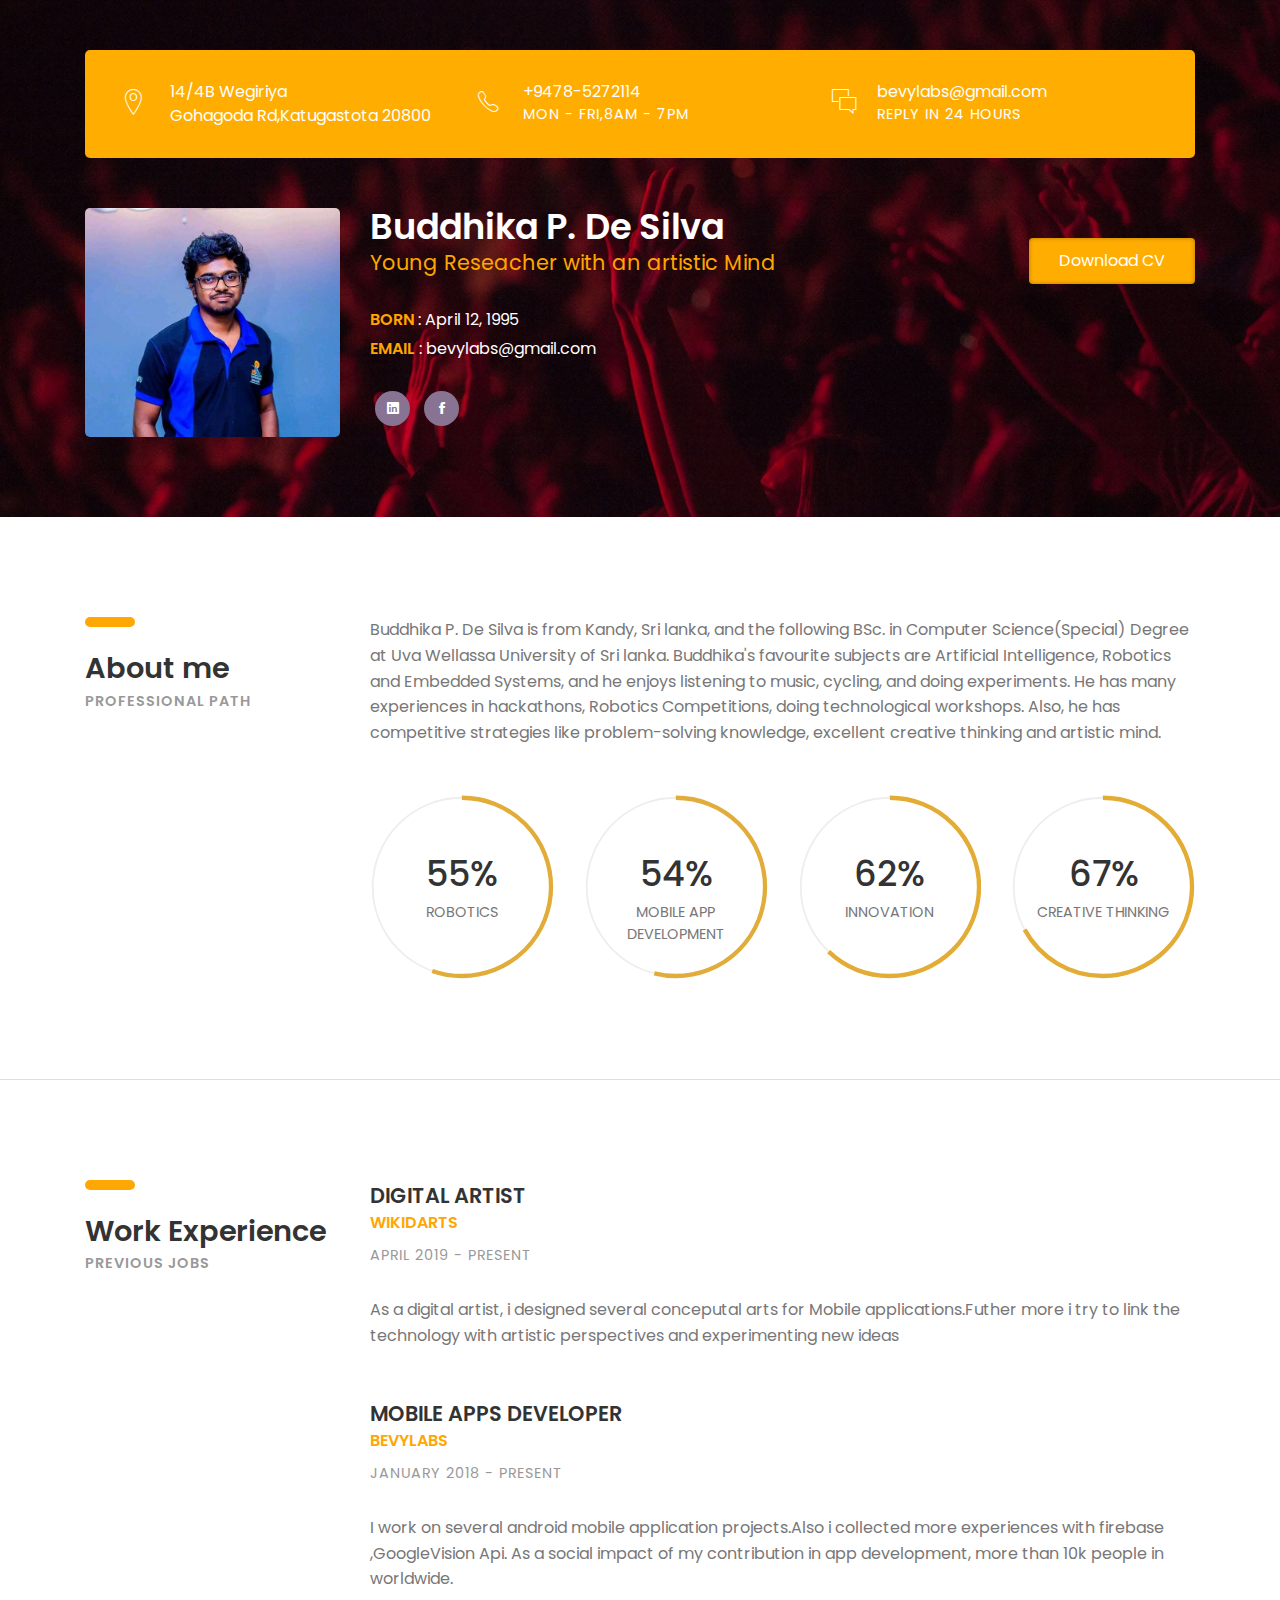
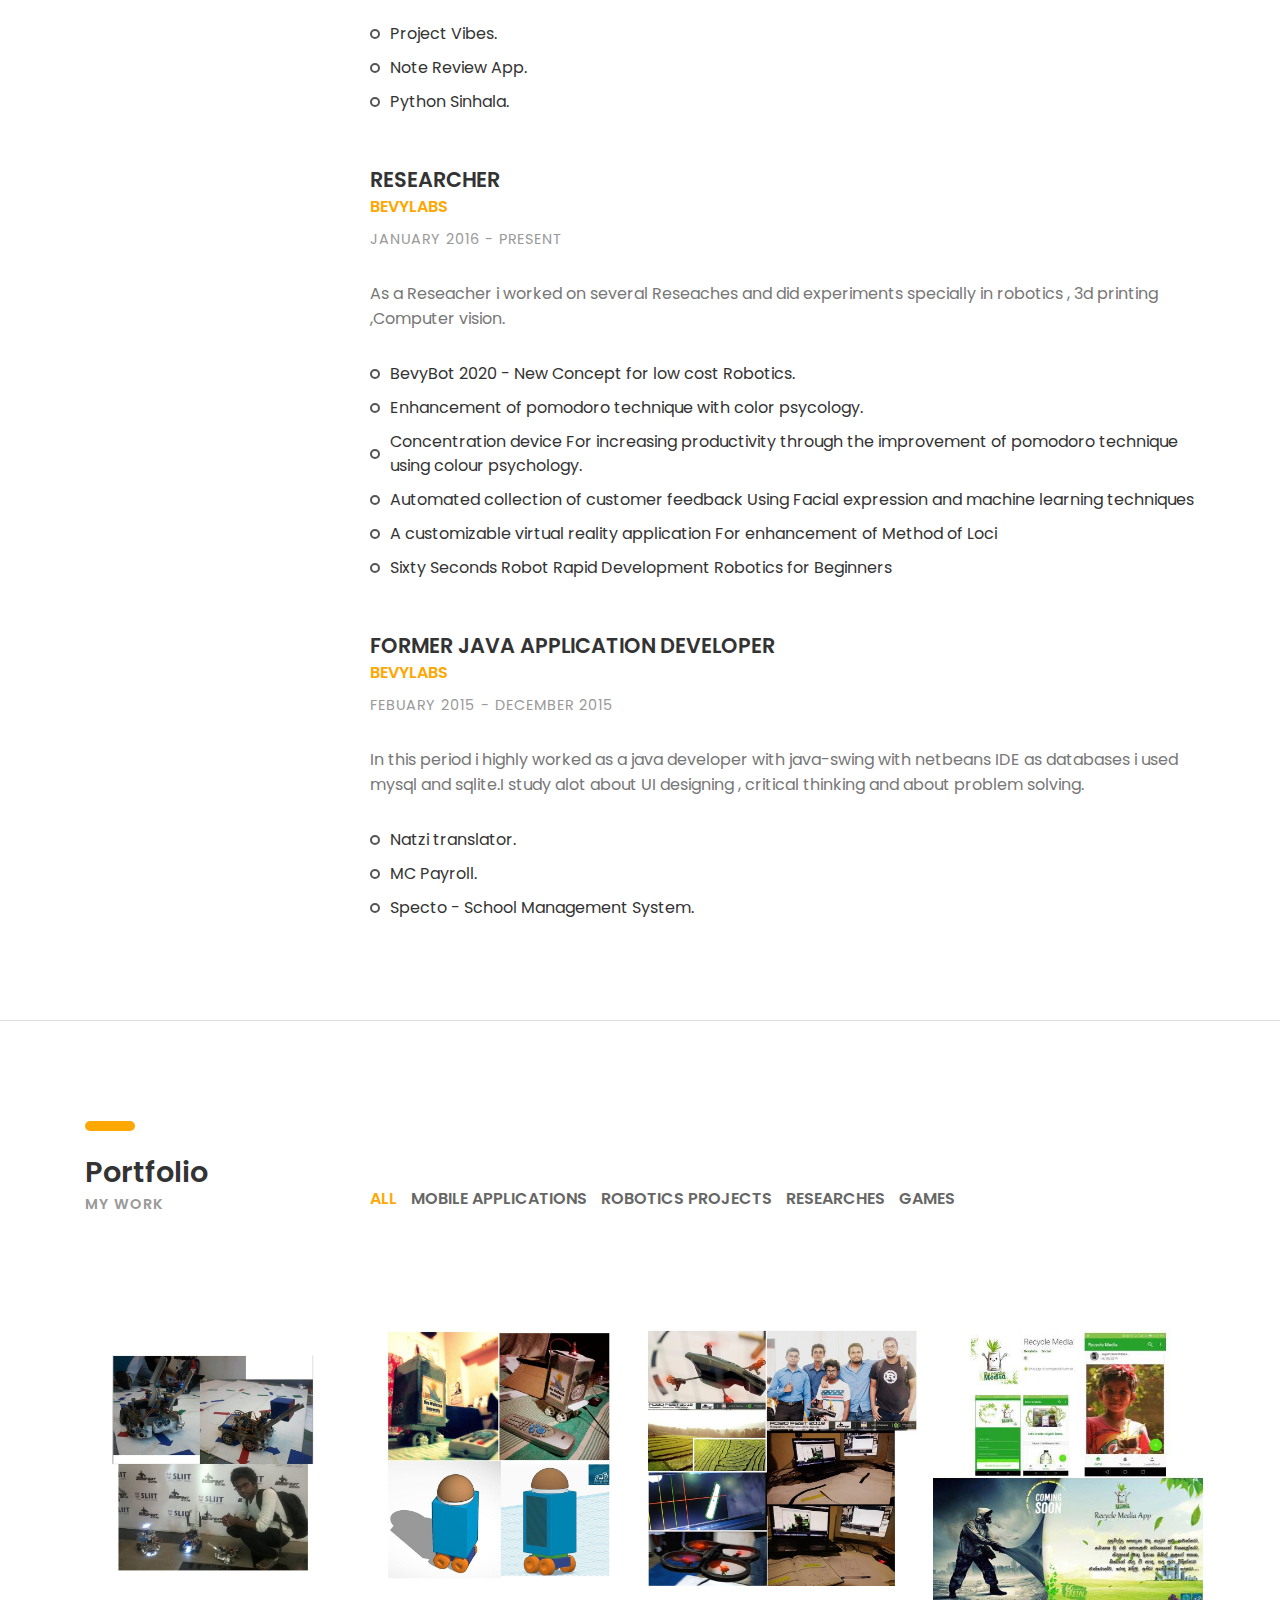
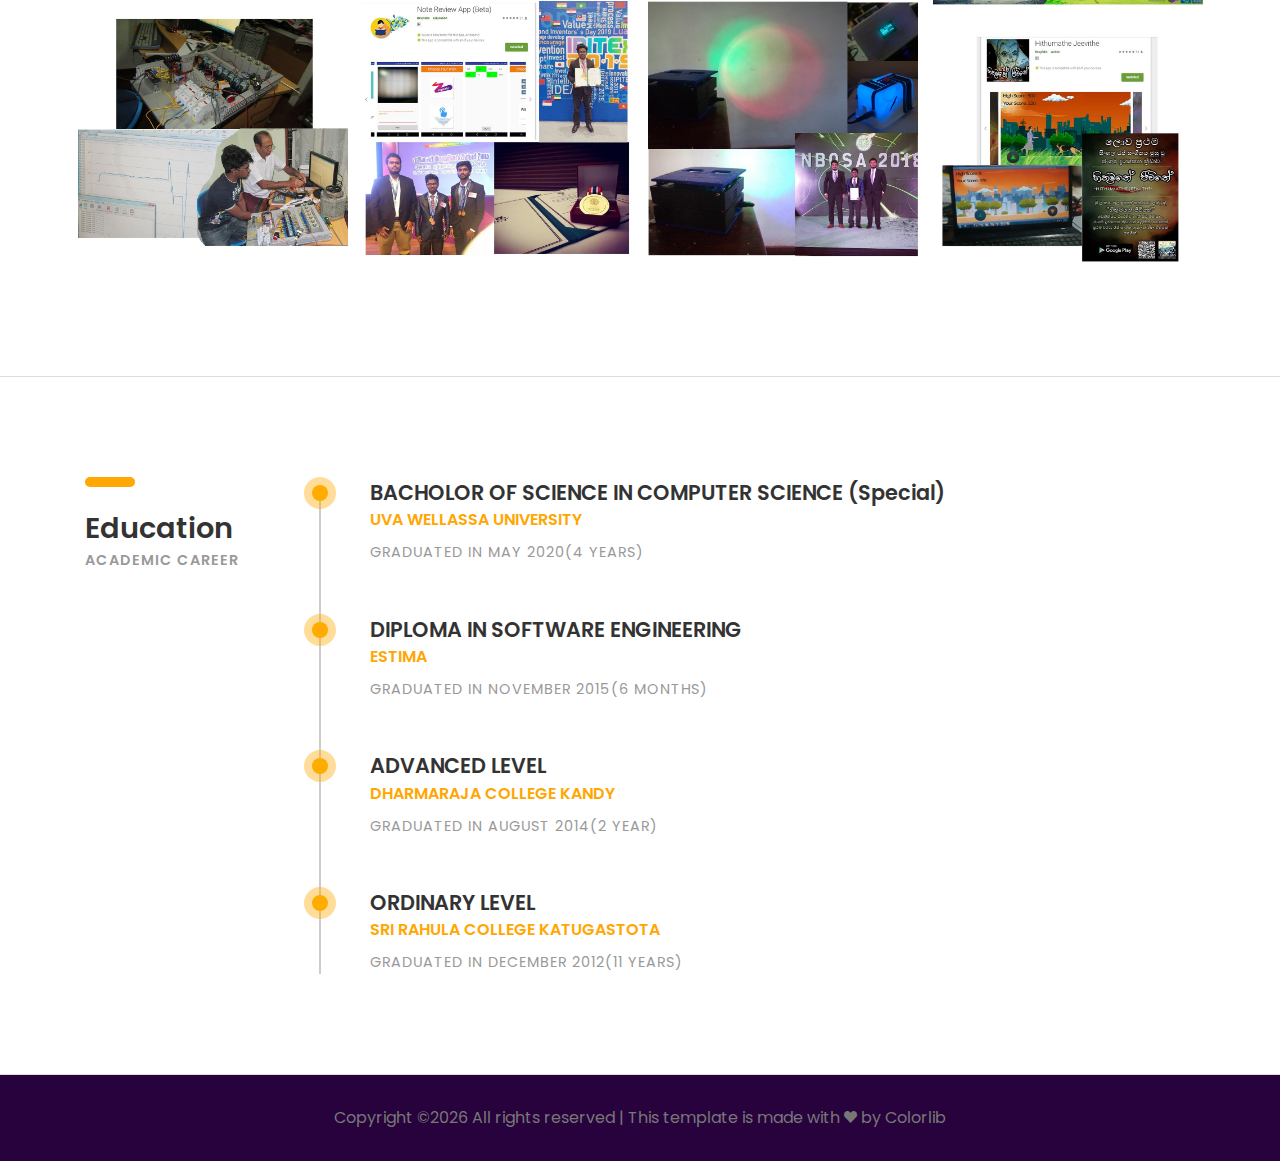
==== index.html @ 7f76cd3e "added projects pics" ====
<!DOCTYPE HTML>
<html lang="en">
<head>
	<title>CV - Portfolio</title>
	<meta http-equiv="X-UA-Compatible" content="IE=edge">
    <meta name="viewport" content="width=device-width, initial-scale=1">
	<meta charset="UTF-8">
	
	
	<!-- Font -->
	
	<link href="https://fonts.googleapis.com/css?family=Poppins:400,500,600,700%7CAllura" rel="stylesheet">
	
	<!-- Stylesheets -->
	
	<link href="common-css/bootstrap.css" rel="stylesheet">
	
	<link href="common-css/ionicons.css" rel="stylesheet">
	
	<link href="common-css/fluidbox.min.css" rel="stylesheet">
	
	<link href="02-cv-boxed/css/styles.css" rel="stylesheet">
	
	<link href="02-cv-boxed/css/responsive.css" rel="stylesheet">
	
</head>
<body>
	
	<section class="intro-section">
		<div class="container">
		
			<div class="heading-wrapper">
				<div class="row">
					<div class="col-sm-6 col-md-6 col-lg-4">
						<div class="info">
							<i class="icon ion-ios-location-outline"></i>
							<div class="right-area">
								<h5>14/4B Wegiriya</h5>
								<h5>Gohagoda Rd,Katugastota 20800</h5>
							</div><!-- right-area -->
						</div><!-- info -->
					</div><!-- col-sm-4 -->
					
					<div class="col-sm-6 col-md-6 col-lg-4">
						<div class="info">
							<i class="icon ion-ios-telephone-outline"></i>
							<div class="right-area">
								<h5>+9478-5272114</h5>
								<h6>MON - FRI,8AM - 7PM</h6>
							</div><!-- right-area -->
						</div><!-- info -->
					</div><!-- col-sm-4 -->
					
					<div class="col-sm-6 col-md-6 col-lg-4">
						<div class="info">
							<i class="icon ion-ios-chatboxes-outline"></i>
							<div class="right-area">
								<h5>bevylabs@gmail.com</h5>
								<h6>REPLY IN 24 HOURS</h6>
							</div><!-- right-area -->
						</div><!-- info -->
					</div><!-- col-sm-4 -->
				</div><!-- row -->
			</div><!-- heading-wrapper -->
			
		
		
			<div class="intro">
				<div class="row">
				
					<div class="col-sm-8 col-md-4 col-lg-3">
						<div class="profile-img margin-b-30"><img src="images/profile-1-250x250.jpg" alt=""></div>
					</div><!-- col-sm-8 -->
					
					<div class="col-sm-10 col-md-5 col-lg-6">		
							<h2><b>Buddhika P. De Silva</b></h2>
							<h4 class="font-yellow">Young Reseacher with an artistic Mind</h4>
							<ul class="information margin-tb-30">
								<li><b class="font-yellow">BORN</b> : April 12, 1995</li>
								<li><b class="font-yellow">EMAIL</b> : bevylabs@gmail.com</li>
							
							</ul>
							<ul class="social-icons">
								
								<li><a href="https://www.linkedin.com/in/buddhikacv/"><i class="ion-social-linkedin"></i></a></li>
								
								<li><a href="https://www.facebook.com/asabuddika"><i class="ion-social-facebook"></i></a></li>
								
							</ul>
					</div><!-- col-sm-8 -->
					
					<div class="col-sm-10 col-md-3 col-lg-3">
						<a class="downlad-btn" href="/BuddhikaPDeSilva.pdf">Download CV</a>
					</div><!-- col-lg-2 -->
			
				</div><!-- row -->
			
			</div><!-- intro -->
		</div><!-- container -->
	</section><!-- intro-section -->
	
	
	<section class="about-section section">
		<div class="container">
			<div class="row">
				<div class="col-sm-12 col-md-3">
					<div class="heading">
						<h3><b>About me</b></h3>
						<h6 class="font-lite-black"><b>PROFESSIONAL PATH</b></h6>
					</div>
				</div><!-- col-sm-3 -->
				<div class="col-sm-12 col-md-9">
					<p class="margin-b-50">Buddhika P. De Silva is from Kandy, Sri lanka, 
						and the following BSc. in Computer Science(Special) Degree at Uva Wellassa University 
						of Sri lanka. Buddhika's favourite subjects are Artificial Intelligence, Robotics and 
						Embedded Systems, and he enjoys listening to music, cycling, and doing experiments. 
						He has many experiences in hackathons, Robotics Competitions, doing technological 
						workshops. Also, he has competitive strategies like problem-solving knowledge, 
						excellent creative thinking and artistic mind.</p>
					
					<div class="row">
						<div class="col-sm-6 col-md-6 col-lg-3">
							<div class="radial-prog-area margin-b-30">
								<div class="radial-progress" data-prog-percent=".80">
									<div></div>
									<h6 class="progress-title">ROBOTICS</h6>
								</div>
							</div><!-- radial-prog-area-->
						</div><!-- col-sm-6-->
					
						<div class="col-sm-6 col-md-6 col-lg-3">
							<div class="radial-prog-area margin-b-30">
								<div class="radial-progress" data-prog-percent=".78">
									<div></div>
									<h6 class="progress-title">MOBILE APP <br>DEVELOPMENT</h6>
								</div>
							</div><!-- radial-prog-area-->
						</div><!-- col-sm-6-->
						
						<div class="col-sm-6 col-md-6 col-lg-3">
							<div class="radial-prog-area margin-b-30">
								<div class="radial-progress" data-prog-percent=".90">
									<div></div>
									<h6 class="progress-title">INNOVATION</h6>
								</div>
							</div><!-- radial-prog-area-->
						</div><!-- col-sm-6-->
						
						<div class="col-sm-6 col-md-6 col-lg-3">
							<div class="radial-prog-area margin-b-50">
								<div class="radial-progress" data-prog-percent=".97">
									<div></div>
									<h6 class="progress-title">CREATIVE THINKING</h6>
								</div>
							</div><!-- radial-prog-area-->
						</div><!-- col-sm-6-->
						
					
					</div><!-- row -->
				</div><!-- col-sm-9 -->
			</div><!-- row -->
		</div><!-- container -->
	</section><!-- about-section -->
	
	<section class="experience-section section">
		<div class="container">
			<div class="row">
				<div class="col-sm-12 col-md-3">
					<div class="heading">
						<h3><b>Work Experience</b></h3>
						<h6 class="font-lite-black"><b>PREVIOUS JOBS</b></h6>
					</div>
				</div><!-- col-sm-3 -->

				<div class="col-sm-12 col-md-9">
						<div class="experience margin-b-50">
								<h4><b>DIGITAL ARTIST</b></h4>
								<h5 class="font-yellow"><b>WIKIDARTS</b></h5>
								<h6 class="font-lite-black margin-t-10">APRIL 2019 - PRESENT</h6>
								<p class="margin-tb-30">As a digital artist, i designed several conceputal arts for Mobile applications.Futher more i try to link the technology with artistic perspectives and experimenting new ideas</p>
								
							</div><!-- experience -->

					<div class="experience margin-b-50">
						<h4><b>MOBILE APPS DEVELOPER</b></h4>
						<h5 class="font-yellow"><b>BEVYLABS</b></h5>
						<h6 class="font-lite-black margin-t-10">JANUARY 2018 - PRESENT</h6>
						<p class="margin-tb-30">I work on several android mobile application projects.Also i collected more experiences with firebase ,GoogleVision Api. As a social impact of my contribution in app development, more than 10k people in worldwide.</p>
						<ul class="list margin-b-30">
							<li>Project Vibes.</li>
							<li>Note Review App.</li>
							<li>Python Sinhala.</li>
						</ul>
					</div><!-- experience -->
				
			
					<div class="experience margin-b-50">
						<h4><b>RESEARCHER</b></h4>
						<h5 class="font-yellow"><b>BEVYLABS</b></h5>
						<h6 class="font-lite-black margin-t-10">JANUARY 2016 - PRESENT</h6>
						<p class="margin-tb-30">As a Reseacher i worked on several Reseaches and did experiments specially in robotics , 3d printing ,Computer vision.</p>
						<ul class="list margin-b-30">
							<li>BevyBot 2020 - New Concept for low cost Robotics.</li>
							<li>Enhancement of pomodoro technique with color psycology.</li>
							<li>Concentration device For increasing productivity through the improvement of pomodoro technique using colour psychology.</li>

								<li>Automated collection of customer feedback Using Facial expression and machine learning techniques</li>
								<li>A customizable virtual reality application
									For enhancement of Method of Loci</li>
									<li>Sixty Seconds Robot Rapid Development Robotics for Beginners</li>
						</ul>
					</div><!-- experience -->
					
					<div class="experience margin-b-50">
						<h4><b>FORMER JAVA APPLICATION DEVELOPER</b></h4>
						<h5 class="font-yellow"><b>BEVYLABS</b></h5>
						<h6 class="font-lite-black margin-t-10">FEBUARY 2015 - DECEMBER 2015</h6>
						<p class="margin-tb-30">In this period i highly worked as a java developer with 
							java-swing with netbeans IDE as databases i used mysql and sqlite.I study alot about UI designing , 
							critical thinking and about problem solving. </p>
						<ul class="list">
							<li>Natzi translator.</li>
							<li>MC Payroll.</li>
							<li>Specto - School Management System.</li>
						</ul>
					</div><!-- experience -->
					
				</div><!-- col-sm-9 -->
			</div><!-- row -->
		</div><!-- container -->
	</section><!-- experience-section -->
	
	<section class="portfolio-section section">
		<div class="container">
			<div class="row">
				<div class="col-sm-12 col-md-3">
					<div class="heading">
						<h3><b>Portfolio</b></h3>
						<h6 class="font-lite-black"><b>MY WORK</b></h6>
					</div>
				</div><!-- col-sm-3 -->
				
				<div class="col-sm-12 col-md-9">
					<div class="portfolioFilter clearfix margin-b-80">
						<a href="#" data-filter="*" class="current"><b>ALL</b></a>
						<a href="#" data-filter=".mobile-apps"><b>MOBILE APPLICATIONS</b></a>
						<a href="#" data-filter=".robotics"><b>ROBOTICS PROJECTS</b></a>
						<a href="#" data-filter=".Reseach"><b>RESEARCHES</b></a>
						<a href="#" data-filter=".games"><b>GAMES</b></a>
					</div><!-- portfolioFilter -->
				</div><!-- col-sm-8 -->
			</div><!-- row -->
			
			<div class="portfolioContainer  margin-b-50">
				
				<div class="p-item mobile-apps">
					<a href="images/projects/py.PNG" data-fluidbox>
						<img src="images/projects/py.PNG" alt=""></a>
				</div><!-- p-item -->
				
				<div class="p-item mobile-apps games">
					<a href="images/projects/hithu.PNG" data-fluidbox>
						<img src="images/projects/hithu.PNG" alt=""></a>
				</div><!-- p-item -->
				
				<div class="p-item mobile-apps">
					<a href="images/projects/crush.PNG" data-fluidbox>
						<img src="images/projects/crush.PNG" alt=""></a>
				</div><!-- p-item -->
				
				<div class="p-item mobile-apps">
					<a class="img" href="images/projects/recyle.PNG" data-fluidbox>
						<img src="images/projects/recyle.PNG" alt=""></a>
				</div><!-- p-item -->
				
				<div class="p-item robotics Reseach">
					<a href="images/projects/sliit.jpg" data-fluidbox>
						<img src="images/projects/sliit.jpg" alt=""></a>
				</div><!-- p-item -->
				
				<div class="p-item robotics">
					<a href="images/projects/mini.jpg" data-fluidbox>
						<img src="images/projects/mini.jpg" alt=""></a>
				</div><!-- p-item -->
				
				<div class="p-item  robotics">
					<a href="images/projects/drone.jpg" data-fluidbox>
						<img src="images/projects/drone.jpg" alt=""></a>
				</div><!-- p-item -->

				<div class="p-item mobile-apps">
						<a href="images/projects/recycle.jpg" data-fluidbox>
							<img src="images/projects/recycle.jpg" alt=""></a>
					</div><!-- p-item -->

					<div class="p-item Reseach">
						<a href="images/projects/gen.jpg" data-fluidbox>
							<img src="images/projects/gen.jpg" alt=""></a>
					</div><!-- p-item -->

					<div class="p-item Reseach mobile-apps">
						<a href="images/projects/NR.jpg" data-fluidbox>
							<img src="images/projects/NR.jpg" alt=""></a>
					</div><!-- p-item -->

					<div class="p-item Reseach">
						<a href="images/projects/abaya.jpg" data-fluidbox>
							<img src="images/projects/abaya.jpg" alt=""></a>
					</div><!-- p-item -->

					
					<div class="p-item games">
						<a href="images/projects/hithu.jpg" data-fluidbox>
							<img src="images/projects/hithu.jpg" alt=""></a>
					</div><!-- p-item -->
					
					
				
			
			</div><!-- portfolioContainer -->
		</div><!-- container -->
	</section><!-- portfolio-section -->
	
	
	<section class="education-section section">
		<div class="container">
			<div class="row">
				<div class="col-sm-12 col-md-3">
					<div class="heading">
						<h3><b>Education</b></h3>
						<h6 class="font-lite-black"><b>ACADEMIC CAREER</b></h6>
					</div>
				</div><!-- col-sm-3 -->
				
				<div class="col-sm-12 col-md-9">
				
					<div class="education-wrapper">
						<div class="education margin-b-50">
							<h4><b>BACHOLOR OF SCIENCE IN COMPUTER SCIENCE (Special)</b></h4>
							<h5 class="font-yellow"><b>UVA WELLASSA UNIVERSITY</b></h5>
							<h6 class="font-lite-black margin-t-10">GRADUATED IN MAY 2020(4 YEARS)</h6>
							<p class="margin-tb-30"> </p>
						</div><!-- education -->

						
						<div class="education margin-b-50">
								<h4><b>DIPLOMA IN SOFTWARE ENGINEERING</b></h4>
								<h5 class="font-yellow"><b>ESTIMA</b></h5>
								<h6 class="font-lite-black margin-t-10">GRADUATED IN NOVEMBER 2015(6 MONTHS)</h6>
								<p class="margin-tb-30"> </p>
							</div><!-- education -->
						
						<div class="education margin-b-50">
							<h4><b>ADVANCED LEVEL</b></h4>
							<h5 class="font-yellow"><b>DHARMARAJA COLLEGE KANDY</b></h5>
							<h6 class="font-lite-black margin-t-10">GRADUATED IN AUGUST 2014(2 YEAR)</h6>
							<p class="margin-tb-30"> </p>
						</div><!-- education -->
						
						<div class="education margin-b-50">
							<h4><b>ORDINARY LEVEL</b></h4>
							<h5 class="font-yellow"><b>SRI RAHULA COLLEGE KATUGASTOTA</b></h5>
							<h6 class="font-lite-black margin-t-10">GRADUATED IN DECEMBER 2012(11 YEARS)</h6>
							<p class="margin-tb-30"> </p>
						</div><!-- education -->
					</div><!-- education-wrapper -->
				</div><!-- col-sm-9 -->
			</div><!-- row -->
		</div><!-- container -->
		
	</section><!-- education-section -->
	
	<footer>
		<p class="copyright">
			<!-- Link back to Colorlib can't be removed. Template is licensed under CC BY 3.0. -->
Copyright &copy;<script>document.write(new Date().getFullYear());</script> All rights reserved | This template is made with <i class="ion-heart" aria-hidden="true"></i> by <a href="https://colorlib.com" target="_blank">Colorlib</a>
<!-- Link back to Colorlib can't be removed. Template is licensed under CC BY 3.0. -->
		</p>
	</footer>
	
	
	<!-- SCIPTS -->
	
	<script src="common-js/jquery-3.2.1.min.js"></script>
	
	<script src="common-js/tether.min.js"></script>
	
	<script src="common-js/bootstrap.js"></script>
	
	<script src="common-js/isotope.pkgd.min.js"></script>
	
	<script src="common-js/jquery.waypoints.min.js"></script>
	
	<script src="common-js/progressbar.min.js"></script>
	
	<script src="common-js/jquery.fluidbox.min.js"></script>
	
	<script src="common-js/scripts.js"></script>
	
</body>
</html>
---- common-css/fluidbox.min.css ----
@-webkit-keyframes a{0%{-webkit-transform:translate(-50%,-50%) rotateX(0) rotateY(0);transform:translate(-50%,-50%) rotateX(0) rotateY(0)}50%{-webkit-transform:translate(-50%,-50%) rotateX(-180deg) rotateY(0);transform:translate(-50%,-50%) rotateX(-180deg) rotateY(0)}to{-webkit-transform:translate(-50%,-50%) rotateX(-180deg) rotateY(-180deg);transform:translate(-50%,-50%) rotateX(-180deg) rotateY(-180deg)}}@keyframes a{0%{-webkit-transform:translate(-50%,-50%) rotateX(0) rotateY(0);transform:translate(-50%,-50%) rotateX(0) rotateY(0)}50%{-webkit-transform:translate(-50%,-50%) rotateX(-180deg) rotateY(0);transform:translate(-50%,-50%) rotateX(-180deg) rotateY(0)}to{-webkit-transform:translate(-50%,-50%) rotateX(-180deg) rotateY(-180deg);transform:translate(-50%,-50%) rotateX(-180deg) rotateY(-180deg)}}.fluidbox{outline:none}.fluidbox__overlay{background-color:hsla(0,0%,100%,.85);cursor:pointer;cursor:zoom-out;opacity:0;pointer-events:none;position:fixed;top:-100%;left:0;bottom:-100%;right:0;-webkit-transition:all .5s ease-in-out;transition:all .5s ease-in-out}.fluidbox--opened .fluidbox__overlay{pointer-events:auto}.fluidbox__wrap{background-position:center center;background-size:cover;margin:0 auto;position:relative;-webkit-transition:all .5s ease-in-out;transition:all .5s ease-in-out}.fluidbox--closed .fluidbox__thumb,.fluidbox__thumb{-webkit-transition:opacity 0s ease-in-out 0s;transition:opacity 0s ease-in-out 0s}.fluidbox__ghost{background-size:100% 100%;background-position:center center;background-repeat:no-repeat;position:absolute;-webkit-transition:opacity 0s 0s,-webkit-transform .5s 0s;transition:opacity 0s 0s,-webkit-transform .5s 0s;transition:opacity 0s 0s,transform .5s 0s;transition:opacity 0s 0s,transform .5s 0s,-webkit-transform .5s 0s}.fluidbox--opened .fluidbox__ghost{cursor:pointer;cursor:zoom-out}.fluidbox--closed .fluidbox__ghost{-webkit-transition:opacity 0s .5s,-webkit-transform .5s 0s;transition:opacity 0s .5s,-webkit-transform .5s 0s;transition:opacity 0s .5s,transform .5s 0s;transition:opacity 0s .5s,transform .5s 0s,-webkit-transform .5s 0s}.fluidbox__loader{opacity:0;-webkit-perspective:200px;perspective:200px;pointer-events:none;position:absolute;top:0;left:0;bottom:0;right:0}.fluidbox__loader:before{background-color:hsla(0,0%,100%,.85);content:'';-webkit-transform-style:preserve-3d;transform-style:preserve-3d;position:absolute;top:50%;left:50%;width:20%;padding-bottom:20%;-webkit-transform:translate(-50%,-50%);transform:translate(-50%,-50%);-webkit-transition-property:-webkit-transform;transition-property:-webkit-transform;transition-property:transform;transition-property:transform,-webkit-transform;-webkit-transition-duration:.5s;transition-duration:.5s;-webkit-transition-delay:0s;transition-delay:0s}.fluidbox--loading .fluidbox__loader{opacity:1;-webkit-transition:opacity .5s ease-in-out .5s;transition:opacity .5s ease-in-out .5s}.fluidbox--loading .fluidbox__loader:before{-webkit-animation:a 1s 0s infinite ease-in-out forwards;animation:a 1s 0s infinite ease-in-out forwards}
/*# sourceMappingURL=fluidbox.min.css.map */
---- 02-cv-boxed/css/styles.css ----
/*
====================================================

* 	[Master Stylesheet]
	
	Theme Name :  
	Version    :  
	Author     :  
	Author URI :  

====================================================

	TOC
	
	1. PRIMARY STYLES
	2. COMMONS FOR PAGE DESIGN
	3. INTRO SECTION
		HEADER 
		INTRO 
	4. ABOUT SECTION
	5. EXPERIENCE SECTION
	6. PORFOLIO SECTION
	7. EDUCATION SECTION
	8. FOOTER

====================================================


/* ---------------------------------
1. PRIMARY STYLES
--------------------------------- */

html{ font-size: 100%; height: 100%; overflow-x: hidden; margin: 0px;  padding: 0px; touch-action: manipulation; }


body{ font-size: 16px; font-family: 'Poppins', serif; width: 100%; height: 100%; margin: 0; font-weight: 400;
	-webkit-font-smoothing: antialiased; -moz-osx-font-smoothing: grayscale; word-wrap: break-word; 
	color: #333; }

h1, h2, h3, h4, h5, h6, p, a, ul, span, li, img, inpot, button{ margin: 0; padding: 0; }

h1,h2,h3,h4,h5,h6{ line-height: 1.5; font-weight: inherit; }

h1,h2,h3{ font-family: 'Poppins', cursive; }

p{ line-height: 1.6; font-size: 1em; font-weight: 400; color: #777; }

h1{ font-size: 4em; line-height: 1; }
h2{ font-size: 2.2em; line-height: 1.1; }
h3{ font-size: 1.8em; }
h4{ font-size: 1.3em; }
h5{ font-size: 1em; }
h6{ font-size: .9em; letter-spacing: 1px; }

a, button{ display: inline-block; text-decoration: none; color: inherit; line-height: 1; 
	-webkit-transition: all .25s ease-in-out; transition: all .25s ease-in-out; }

a:focus, a:active, a:hover,
button:focus, button:active, button:hover,
a b.light-color:hover{ text-decoration: none; color: #FFA804; }

b{ font-weight: 600; }

img{ width: 100%; }

li{ list-style: none; display: inline-block; }

span{ display: inline-block; }

button{ outline: 0; border: 0; background: none; cursor: pointer; }

.icon{ font-size: 1.1em; display: inline-block; line-height: inherit; }

[class^="icon-"]:before, [class*=" icon-"]:before{ line-height: inherit; }

b.max-bold{ font-weight: 700; }



/* ---------------------------------
2. COMMONS FOR PAGE DESIGN
--------------------------------- */

.section{ padding: 100px 0 50px; border-bottom: 1px solid #ddd; }

.section .heading{ margin-bottom: 60px; }

.section .heading:before{ content:''; height: 10px; width: 50px; border-radius: 5px;
	margin-bottom: 20px; display: block; background: #FFA804; }
	
.margin-t-10{ margin-top: 10px; }

.margin-b-30{ margin-bottom: 30px; }
.margin-b-50{ margin-bottom: 50px; }

.margin-tb-30{ margin-top: 30px; margin-bottom: 30px; }

.font-yellow{ color: #FFA600; }

.font-semi-white{ color: #ddd; }

.font-lite-black{ color: #999; }



/* ---------------------------------
3. INTRO SECTION
--------------------------------- */

.intro-section{ padding: 50px 0; position: relative; background-size: cover; 
	z-index: 1;background-image: url(../../images/slider-3-1920x1080.jpg); }

.intro-section:before{ content:''; z-index: -1; position: absolute; top: 0; bottom: 0; left: 0; 
	right: 0; background: rgba(0,0,0, .2); }

	
/* HEADER */
.intro-section .heading-wrapper{ border-radius: 5px; padding: 30px 40px 20px; margin-bottom: 50px;
	background: #FFAD01; color: #fff; }

.intro-section .info{ margin-bottom: 10px; }

.intro-section .info .icon{ float: left; font-size: 30px; }

.intro-section .info .right-area{ margin-left: 45px; }


/* INTRO */

.intro{ color: #fff; }

.intro .profile-img{ max-width: 400px; border-radius: 5px; overflow: hidden; }

.intro .information > li{ display: block; margin: 5px 0; }

.intro .social-icons > li > a{ height: 35px; line-height: 35px; width: 35px; border-radius: 20px; 
	overflow: hidden; z-index: 1; position: relative; margin: 0 5px 5px; text-align: center;
	background: #887392; color: #fff; }

.intro .social-icons > li > a:after{ content: ''; position: absolute; bottom: 0; left: 0; right: 0;
	top: 0; z-index: -1; border-radius: 20px; background: #FFA804; 
	-webkit-transition: all .2s ease; transition: all .2s ease;
	-webkit-transform: scale(0); transform: scale(0); }

.intro .social-icons > li > a:hover:after{ -webkit-transform: scale(1); transform: scale(1); }


.intro .downlad-btn{ padding: 15px 30px; border-radius: 4px; float: right; margin-top: 30px;
	box-shadow: inset 0 0px 4px rgba(0,0,0,.3); background: #FFAD01; color: #fff; 
	-webkit-transition: all .2s ease; transition: all .2s ease; }

.intro .downlad-btn:hover{ -webkit-transform: translateY(-4px); transform: translateY(-4px); }



/* ---------------------------------
4. ABOUT SECTION
--------------------------------- */

.radial-progress{ position: relative; max-width: 200px; margin: 0 auto; }

.radial-progress .progressbar-text{ font-size: 2.2em; font-weight: 500; 
	padding-bottom: 25px!important; color: #333!important; }

.radial-progress .progressbar-text:after{ content:'%'; }

.radial-progress .progress-title{ position: absolute; top: 50%; left: 50%; width: 100%;
	letter-spacing: 0; text-align: center; transform: translate(-50%, 15px); color: #777; }

	

/* ---------------------------------
5. EXPERIENCE SECTION
--------------------------------- */

.experience .list > li{ display: block; position: relative; margin-bottom: 10px; padding-left: 20px; }

.experience .list > li:before{ content: ''; position: absolute; top: 50%; left: 0; height: 10px; 
	width: 10px; margin-top: -5px; display: block; border-radius: 10px; border: 2px solid #555; }

	

/* ---------------------------------
6. PORFOLIO SECTION
--------------------------------- */

.portfolio-section{ position: relative; }

.portfolio-section .portfolioFilter{ margin-top: 60px; color: #666; }

.portfolio-section .portfolioFilter a{ margin: 10px 10px 0 0; }

.portfolio-section .portfolioFilter a.current{ color: #FFA804; }

.portfolio-section .portfolioContainer{ margin-left: -15px; margin-right: -15px; }

.portfolio-section .p-item{ width: 25%; padding: 0 7.5px 0px; margin-top: 15px; }

.portfolio-section .p-item a{ display: inline-block; position: relative; }


	
/* ---------------------------------
7. EDUCATION SECTION
--------------------------------- */

.education-wrapper{ position: relative; }

.education-wrapper:after{ content:''; position: absolute; top: 8px; bottom: 0; left: -51px;
	width: 2px; background: #ccc; }

.education-wrapper .education{ position: relative; }

.education-wrapper .education:after{ content:''; position: absolute; top: 8px; left: -58px; width: 16px; 
	height: 16px; border-radius: 10px; z-index: 1;
	box-shadow: 0 0 0 8px rgba(255,171,0, .4); background: #FFAB00; }
	
	
	
/* ---------------------------------
8. FOOTER
--------------------------------- */

.copyright{ text-align: center; padding: 30px 0; background: #28023D; }
---- 02-cv-boxed/css/responsive.css ----
/* Screens Resolution : 992px
-------------------------------------------------------------------------- */
@media only screen and (max-width: 1200px) {
	
}

/* Screens Resolution : 992px
-------------------------------------------------------------------------- */
@media only screen and (max-width: 992px) {

	


	
	/* ---------------------------------
	7. EDUCATION SECTION
	--------------------------------- */
	
	.education-wrapper:after,
	.education-wrapper .education:after{ display: none; }
}

/* Screens Resolution : 767px
-------------------------------------------------------------------------- */
@media only screen and (max-width: 767px) {
	
	/* ---------------------------------
	1. PRIMARY STYLES
	--------------------------------- */

	p{ line-height: 1.4; }

	h1{ font-size: 3em; }
	h2{ font-size: 2em; }
	h3{ font-size: 1.8em; }


	
	/* ---------------------------------
	2. COMMONS FOR PAGE DESIGN
	--------------------------------- */

	.section{ padding: 50px 0 0px; }

	.section .heading{ margin-bottom: 30px; }

	
	/* ---------------------------------
	3. INTRO SECTION
	--------------------------------- */

	/* INTRO */

	.intro .downlad-btn{ float: none; }
	
		/* ---------------------------------
	6. PORFOLIO SECTION
	--------------------------------- */
	
	.portfolio-section .portfolioFilter{ margin-top: 0px; margin-bottom: 20px; }
	
	.portfolio-section .p-item{ width: 50%; }
	
}

/* Screens Resolution : 575px
-------------------------------------------------------------------------- */
@media only screen and (max-width: 575px) {
	
	/* ---------------------------------
	1. PRIMARY STYLES
	--------------------------------- */

	body{ font-size: 14px;  }
	
	/* ---------------------------------
	6. PORFOLIO SECTION
	--------------------------------- */

	.portfolio-section .p-item{ width: 100%; }
	
}

/* Screens Resolution : 479px
-------------------------------------------------------------------------- */
@media only screen and (max-width: 479px) {


}

/* Screens Resolution : 359px
-------------------------------------------------------------------------- */
@media only screen and (max-width: 359px) {
	
	

}

/* Screens Resolution : 290px
-------------------------------------------------------------------------- */
@media only screen and (max-width: 290px) {

	
}

/* Screens Resolution : 290px
-------------------------------------------------------------------------- */
@media only screen and (max-width: 260px) {

	
}
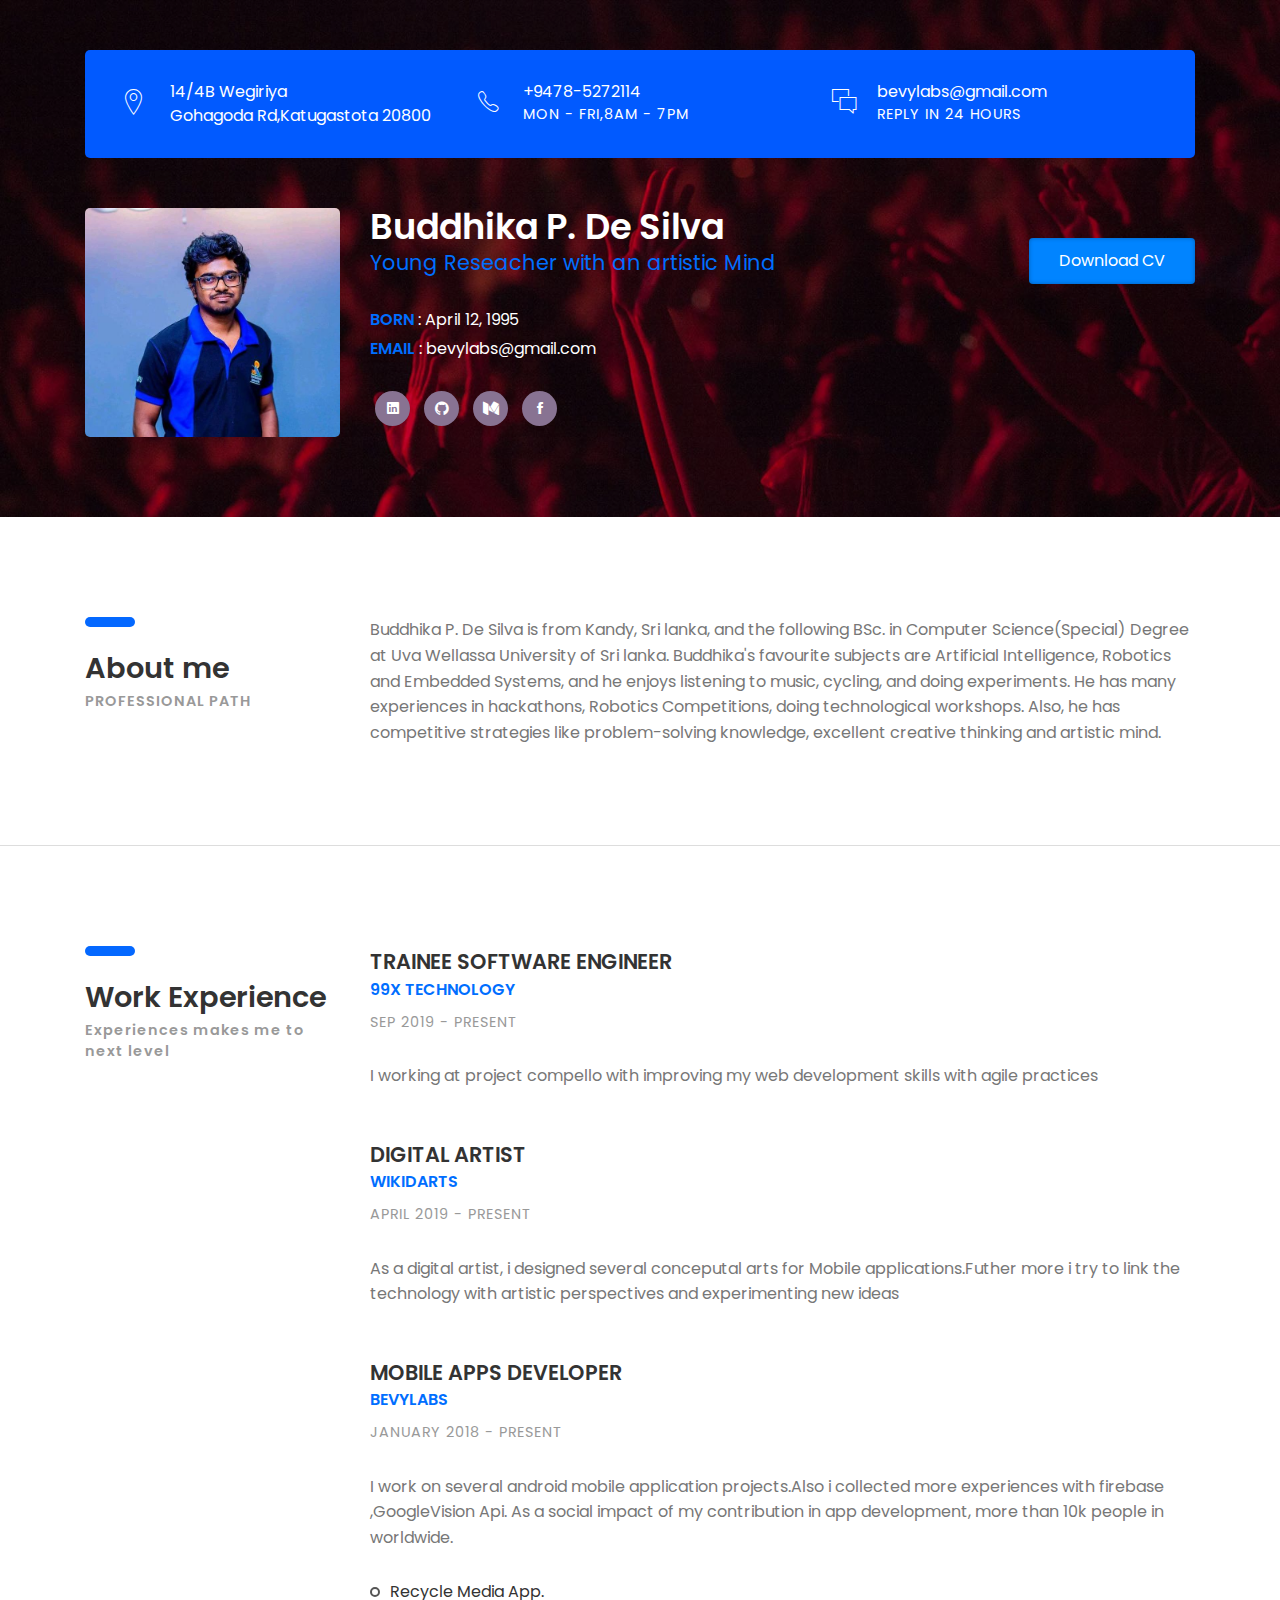
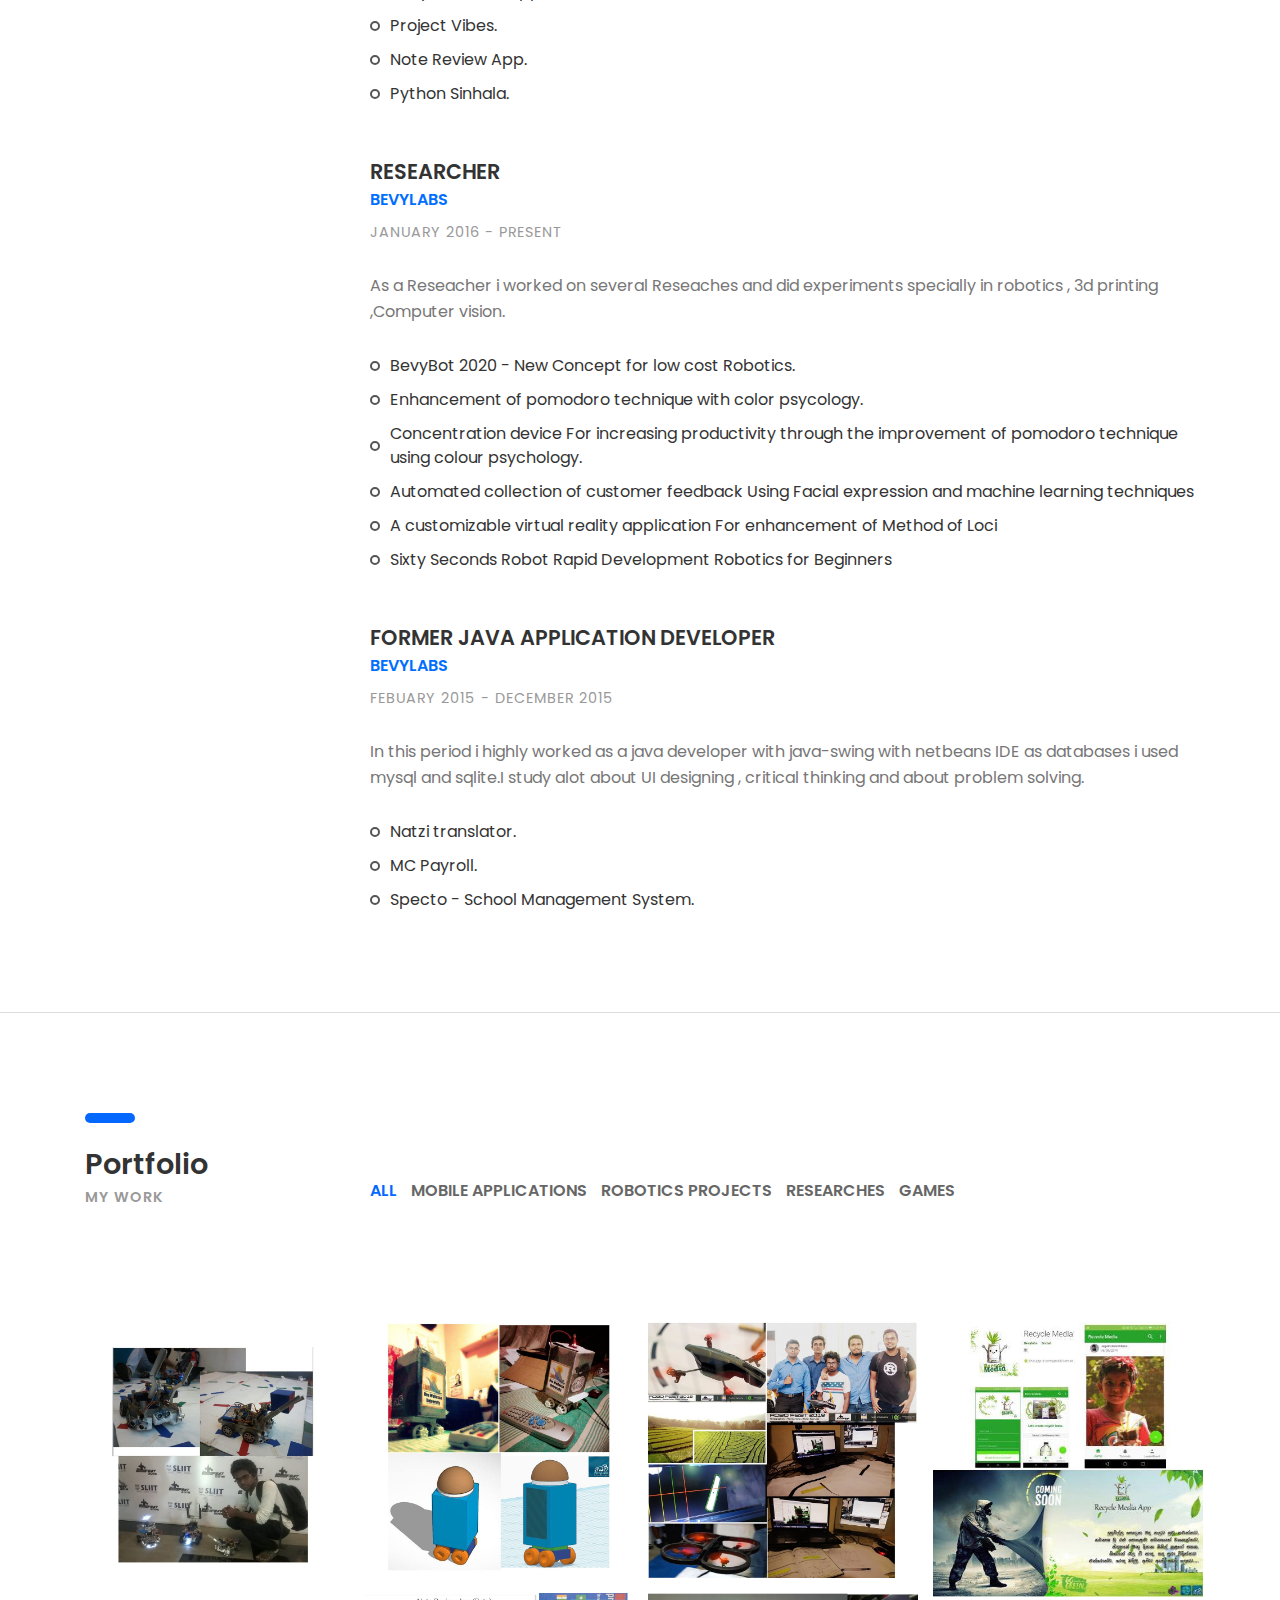
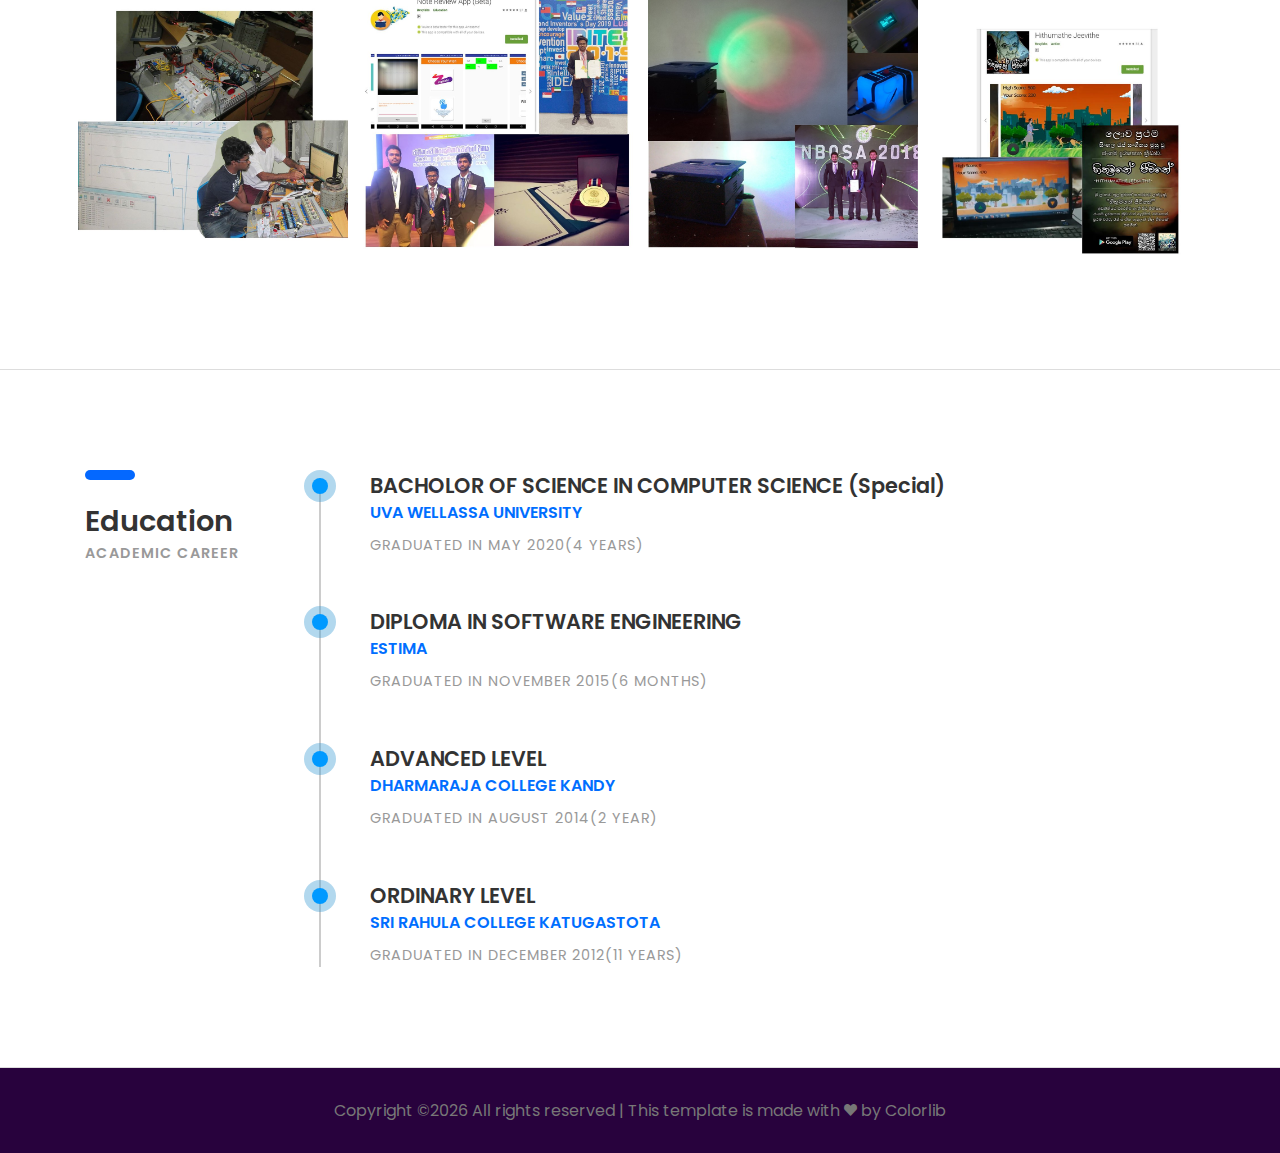
==== commit 11620bb4: "removed boot strap URL" ====
--- a/index.html
+++ b/index.html
@@ -22,7 +22,9 @@
 	<link href="02-cv-boxed/css/styles.css" rel="stylesheet">
 	
 	<link href="02-cv-boxed/css/responsive.css" rel="stylesheet">
-	
+
+	<link href="https://stackpath.bootstrapcdn.com/font-awesome/4.7.0/css/font-awesome.min.css" rel="stylesheet">
+
 </head>
 <body>
 	
@@ -81,11 +83,13 @@
 							
 							</ul>
 							<ul class="social-icons">
-								
+
 								<li><a href="https://www.linkedin.com/in/buddhikacv/"><i class="ion-social-linkedin"></i></a></li>
-								
+								<li><a href="https://github.com/buddhikadesilva/"><i class="fa fa-github"></i></a></li>
+								<li><a href="https://medium.com/@buddi"><i class="fa fa-medium"></i></a></li>
 								<li><a href="https://www.facebook.com/asabuddika"><i class="ion-social-facebook"></i></a></li>
-								
+							
+							
 							</ul>
 					</div><!-- col-sm-8 -->
 					
@@ -117,46 +121,7 @@
 						He has many experiences in hackathons, Robotics Competitions, doing technological 
 						workshops. Also, he has competitive strategies like problem-solving knowledge, 
 						excellent creative thinking and artistic mind.</p>
-					
-					<div class="row">
-						<div class="col-sm-6 col-md-6 col-lg-3">
-							<div class="radial-prog-area margin-b-30">
-								<div class="radial-progress" data-prog-percent=".80">
-									<div></div>
-									<h6 class="progress-title">ROBOTICS</h6>
-								</div>
-							</div><!-- radial-prog-area-->
-						</div><!-- col-sm-6-->
-					
-						<div class="col-sm-6 col-md-6 col-lg-3">
-							<div class="radial-prog-area margin-b-30">
-								<div class="radial-progress" data-prog-percent=".78">
-									<div></div>
-									<h6 class="progress-title">MOBILE APP <br>DEVELOPMENT</h6>
-								</div>
-							</div><!-- radial-prog-area-->
-						</div><!-- col-sm-6-->
-						
-						<div class="col-sm-6 col-md-6 col-lg-3">
-							<div class="radial-prog-area margin-b-30">
-								<div class="radial-progress" data-prog-percent=".90">
-									<div></div>
-									<h6 class="progress-title">INNOVATION</h6>
-								</div>
-							</div><!-- radial-prog-area-->
-						</div><!-- col-sm-6-->
-						
-						<div class="col-sm-6 col-md-6 col-lg-3">
-							<div class="radial-prog-area margin-b-50">
-								<div class="radial-progress" data-prog-percent=".97">
-									<div></div>
-									<h6 class="progress-title">CREATIVE THINKING</h6>
-								</div>
-							</div><!-- radial-prog-area-->
-						</div><!-- col-sm-6-->
-						
-					
-					</div><!-- row -->
+			
 				</div><!-- col-sm-9 -->
 			</div><!-- row -->
 		</div><!-- container -->
@@ -168,25 +133,34 @@
 				<div class="col-sm-12 col-md-3">
 					<div class="heading">
 						<h3><b>Work Experience</b></h3>
-						<h6 class="font-lite-black"><b>PREVIOUS JOBS</b></h6>
+						<h6 class="font-lite-black"><b>Experiences makes me to next level</b></h6>
 					</div>
 				</div><!-- col-sm-3 -->
 
 				<div class="col-sm-12 col-md-9">
-						<div class="experience margin-b-50">
+					<div class="experience margin-b-50">
+								<h4><b>TRAINEE SOFTWARE ENGINEER</b></h4>
+								<h5 class="font-yellow"><b><a href="https://www.99xtechnology.com/">99X TECHNOLOGY</a> </b></h5>
+								<h6 class="font-lite-black margin-t-10">SEP 2019 - PRESENT</h6>
+								<p class="margin-tb-30">I working at project compello with improving my web development skills with agile practices</p>
+								
+					</div><!-- experience -->
+
+					<div class="experience margin-b-50">
 								<h4><b>DIGITAL ARTIST</b></h4>
-								<h5 class="font-yellow"><b>WIKIDARTS</b></h5>
+								<h5 class="font-yellow"><b><a href="https://www.facebook.com/wikidarts">WIKIDARTS</a> </b></h5>
 								<h6 class="font-lite-black margin-t-10">APRIL 2019 - PRESENT</h6>
 								<p class="margin-tb-30">As a digital artist, i designed several conceputal arts for Mobile applications.Futher more i try to link the technology with artistic perspectives and experimenting new ideas</p>
 								
-							</div><!-- experience -->
+					</div><!-- experience -->
 
 					<div class="experience margin-b-50">
 						<h4><b>MOBILE APPS DEVELOPER</b></h4>
-						<h5 class="font-yellow"><b>BEVYLABS</b></h5>
+						<h5 class="font-yellow"><b><a href="https://www.facebook.com/bevylabs">BEVYLABS</a></b></h5>
 						<h6 class="font-lite-black margin-t-10">JANUARY 2018 - PRESENT</h6>
 						<p class="margin-tb-30">I work on several android mobile application projects.Also i collected more experiences with firebase ,GoogleVision Api. As a social impact of my contribution in app development, more than 10k people in worldwide.</p>
 						<ul class="list margin-b-30">
+							<li>Recycle Media App.</li>
 							<li>Project Vibes.</li>
 							<li>Note Review App.</li>
 							<li>Python Sinhala.</li>
@@ -196,7 +170,7 @@
 			
 					<div class="experience margin-b-50">
 						<h4><b>RESEARCHER</b></h4>
-						<h5 class="font-yellow"><b>BEVYLABS</b></h5>
+						<h5 class="font-yellow"><b><a href="https://www.facebook.com/bevylabs">BEVYLABS</a></b></h5>
 						<h6 class="font-lite-black margin-t-10">JANUARY 2016 - PRESENT</h6>
 						<p class="margin-tb-30">As a Reseacher i worked on several Reseaches and did experiments specially in robotics , 3d printing ,Computer vision.</p>
 						<ul class="list margin-b-30">
@@ -213,7 +187,7 @@
 					
 					<div class="experience margin-b-50">
 						<h4><b>FORMER JAVA APPLICATION DEVELOPER</b></h4>
-						<h5 class="font-yellow"><b>BEVYLABS</b></h5>
+						<h5 class="font-yellow"><b><a href="https://www.facebook.com/bevylabs">BEVYLABS</a></b></h5>
 						<h6 class="font-lite-black margin-t-10">FEBUARY 2015 - DECEMBER 2015</h6>
 						<p class="margin-tb-30">In this period i highly worked as a java developer with 
 							java-swing with netbeans IDE as databases i used mysql and sqlite.I study alot about UI designing , 
--- a/02-cv-boxed/css/styles.css
+++ b/02-cv-boxed/css/styles.css
@@ -1,227 +1,227 @@
-
-/*
-====================================================
-
-* 	[Master Stylesheet]
-	
-	Theme Name :  
-	Version    :  
-	Author     :  
-	Author URI :  
-
-====================================================
-
-	TOC
-	
-	1. PRIMARY STYLES
-	2. COMMONS FOR PAGE DESIGN
-	3. INTRO SECTION
-		HEADER 
-		INTRO 
-	4. ABOUT SECTION
-	5. EXPERIENCE SECTION
-	6. PORFOLIO SECTION
-	7. EDUCATION SECTION
-	8. FOOTER
-
-====================================================
-
-
-/* ---------------------------------
-1. PRIMARY STYLES
---------------------------------- */
-
-html{ font-size: 100%; height: 100%; overflow-x: hidden; margin: 0px;  padding: 0px; touch-action: manipulation; }
-
-
-body{ font-size: 16px; font-family: 'Poppins', serif; width: 100%; height: 100%; margin: 0; font-weight: 400;
-	-webkit-font-smoothing: antialiased; -moz-osx-font-smoothing: grayscale; word-wrap: break-word; 
-	color: #333; }
-
-h1, h2, h3, h4, h5, h6, p, a, ul, span, li, img, inpot, button{ margin: 0; padding: 0; }
-
-h1,h2,h3,h4,h5,h6{ line-height: 1.5; font-weight: inherit; }
-
-h1,h2,h3{ font-family: 'Poppins', cursive; }
-
-p{ line-height: 1.6; font-size: 1em; font-weight: 400; color: #777; }
-
-h1{ font-size: 4em; line-height: 1; }
-h2{ font-size: 2.2em; line-height: 1.1; }
-h3{ font-size: 1.8em; }
-h4{ font-size: 1.3em; }
-h5{ font-size: 1em; }
-h6{ font-size: .9em; letter-spacing: 1px; }
-
-a, button{ display: inline-block; text-decoration: none; color: inherit; line-height: 1; 
-	-webkit-transition: all .25s ease-in-out; transition: all .25s ease-in-out; }
-
-a:focus, a:active, a:hover,
-button:focus, button:active, button:hover,
-a b.light-color:hover{ text-decoration: none; color: #FFA804; }
-
-b{ font-weight: 600; }
-
-img{ width: 100%; }
-
-li{ list-style: none; display: inline-block; }
-
-span{ display: inline-block; }
-
-button{ outline: 0; border: 0; background: none; cursor: pointer; }
-
-.icon{ font-size: 1.1em; display: inline-block; line-height: inherit; }
-
-[class^="icon-"]:before, [class*=" icon-"]:before{ line-height: inherit; }
-
-b.max-bold{ font-weight: 700; }
-
-
-
-/* ---------------------------------
-2. COMMONS FOR PAGE DESIGN
---------------------------------- */
-
-.section{ padding: 100px 0 50px; border-bottom: 1px solid #ddd; }
-
-.section .heading{ margin-bottom: 60px; }
-
-.section .heading:before{ content:''; height: 10px; width: 50px; border-radius: 5px;
-	margin-bottom: 20px; display: block; background: #FFA804; }
-	
-.margin-t-10{ margin-top: 10px; }
-
-.margin-b-30{ margin-bottom: 30px; }
-.margin-b-50{ margin-bottom: 50px; }
-
-.margin-tb-30{ margin-top: 30px; margin-bottom: 30px; }
-
-.font-yellow{ color: #FFA600; }
-
-.font-semi-white{ color: #ddd; }
-
-.font-lite-black{ color: #999; }
-
-
-
-/* ---------------------------------
-3. INTRO SECTION
---------------------------------- */
-
-.intro-section{ padding: 50px 0; position: relative; background-size: cover; 
-	z-index: 1;background-image: url(../../images/slider-3-1920x1080.jpg); }
-
-.intro-section:before{ content:''; z-index: -1; position: absolute; top: 0; bottom: 0; left: 0; 
-	right: 0; background: rgba(0,0,0, .2); }
-
-	
-/* HEADER */-
-.intro-section .heading-wrapper{ border-radius: 5px; padding: 30px 40px 20px; margin-bottom: 50px;
-	background: #FFAD01; color: #fff; }
-
-.intro-section .info{ margin-bottom: 10px; }
-
-.intro-section .info .icon{ float: left; font-size: 30px; }
-
-.intro-section .info .right-area{ margin-left: 45px; }
-
-
-/* INTRO */
-
-.intro{ color: #fff; }
-
-.intro .profile-img{ max-width: 400px; border-radius: 5px; overflow: hidden; }
-
-.intro .information > li{ display: block; margin: 5px 0; }
-
-.intro .social-icons > li > a{ height: 35px; line-height: 35px; width: 35px; border-radius: 20px; 
-	overflow: hidden; z-index: 1; position: relative; margin: 0 5px 5px; text-align: center;
-	background: #887392; color: #fff; }
-
-.intro .social-icons > li > a:after{ content: ''; position: absolute; bottom: 0; left: 0; right: 0;
-	top: 0; z-index: -1; border-radius: 20px; background: #FFA804; 
-	-webkit-transition: all .2s ease; transition: all .2s ease;
-	-webkit-transform: scale(0); transform: scale(0); }
-
-.intro .social-icons > li > a:hover:after{ -webkit-transform: scale(1); transform: scale(1); }
-
-
-.intro .downlad-btn{ padding: 15px 30px; border-radius: 4px; float: right; margin-top: 30px;
-	box-shadow: inset 0 0px 4px rgba(0,0,0,.3); background: #FFAD01; color: #fff; 
-	-webkit-transition: all .2s ease; transition: all .2s ease; }
-
-.intro .downlad-btn:hover{ -webkit-transform: translateY(-4px); transform: translateY(-4px); }
-
-
-
-/* ---------------------------------
-4. ABOUT SECTION
---------------------------------- */
-
-.radial-progress{ position: relative; max-width: 200px; margin: 0 auto; }
-
-.radial-progress .progressbar-text{ font-size: 2.2em; font-weight: 500; 
-	padding-bottom: 25px!important; color: #333!important; }
-
-.radial-progress .progressbar-text:after{ content:'%'; }
-
-.radial-progress .progress-title{ position: absolute; top: 50%; left: 50%; width: 100%;
-	letter-spacing: 0; text-align: center; transform: translate(-50%, 15px); color: #777; }
-
-	
-
-/* ---------------------------------
-5. EXPERIENCE SECTION
---------------------------------- */
-
-.experience .list > li{ display: block; position: relative; margin-bottom: 10px; padding-left: 20px; }
-
-.experience .list > li:before{ content: ''; position: absolute; top: 50%; left: 0; height: 10px; 
-	width: 10px; margin-top: -5px; display: block; border-radius: 10px; border: 2px solid #555; }
-
-	
-
-/* ---------------------------------
-6. PORFOLIO SECTION
---------------------------------- */
-
-.portfolio-section{ position: relative; }
-
-.portfolio-section .portfolioFilter{ margin-top: 60px; color: #666; }
-
-.portfolio-section .portfolioFilter a{ margin: 10px 10px 0 0; }
-
-.portfolio-section .portfolioFilter a.current{ color: #FFA804; }
-
-.portfolio-section .portfolioContainer{ margin-left: -15px; margin-right: -15px; }
-
-.portfolio-section .p-item{ width: 25%; padding: 0 7.5px 0px; margin-top: 15px; }
-
-.portfolio-section .p-item a{ display: inline-block; position: relative; }
-
-
-	
-/* ---------------------------------
-7. EDUCATION SECTION
---------------------------------- */
-
-.education-wrapper{ position: relative; }
-
-.education-wrapper:after{ content:''; position: absolute; top: 8px; bottom: 0; left: -51px;
-	width: 2px; background: #ccc; }
-
-.education-wrapper .education{ position: relative; }
-
-.education-wrapper .education:after{ content:''; position: absolute; top: 8px; left: -58px; width: 16px; 
-	height: 16px; border-radius: 10px; z-index: 1;
-	box-shadow: 0 0 0 8px rgba(255,171,0, .4); background: #FFAB00; }
-	
-	
-	
-/* ---------------------------------
-8. FOOTER
---------------------------------- */
-
-.copyright{ text-align: center; padding: 30px 0; background: #28023D; }
-
+
+/*
+====================================================
+
+* 	[Master Stylesheet]
+	
+	Theme Name :  
+	Version    :  
+	Author     :  
+	Author URI :  
+
+====================================================
+
+	TOC
+	
+	1. PRIMARY STYLES
+	2. COMMONS FOR PAGE DESIGN
+	3. INTRO SECTION
+		HEADER 
+		INTRO 
+	4. ABOUT SECTION
+	5. EXPERIENCE SECTION
+	6. PORFOLIO SECTION
+	7. EDUCATION SECTION
+	8. FOOTER
+
+====================================================
+
+
+/* ---------------------------------
+1. PRIMARY STYLES
+--------------------------------- */
+
+html{ font-size: 100%; height: 100%; overflow-x: hidden; margin: 0px;  padding: 0px; touch-action: manipulation; }
+
+
+body{ font-size: 16px; font-family: 'Poppins', serif; width: 100%; height: 100%; margin: 0; font-weight: 400;
+	-webkit-font-smoothing: antialiased; -moz-osx-font-smoothing: grayscale; word-wrap: break-word; 
+	color: #333; }
+
+h1, h2, h3, h4, h5, h6, p, a, ul, span, li, img, inpot, button{ margin: 0; padding: 0; }
+
+h1,h2,h3,h4,h5,h6{ line-height: 1.5; font-weight: inherit; }
+
+h1,h2,h3{ font-family: 'Poppins', cursive; }
+
+p{ line-height: 1.6; font-size: 1em; font-weight: 400; color: #777; }
+
+h1{ font-size: 4em; line-height: 1; }
+h2{ font-size: 2.2em; line-height: 1.1; }
+h3{ font-size: 1.8em; }
+h4{ font-size: 1.3em; }
+h5{ font-size: 1em; }
+h6{ font-size: .9em; letter-spacing: 1px; }
+
+a, button{ display: inline-block; text-decoration: none; color: inherit; line-height: 1; 
+	-webkit-transition: all .25s ease-in-out; transition: all .25s ease-in-out; }
+
+a:focus, a:active, a:hover,
+button:focus, button:active, button:hover,
+a b.light-color:hover{ text-decoration: none; color: rgb(245, 237, 222); }
+
+b{ font-weight: 600; }
+
+img{ width: 100%; }
+
+li{ list-style: none; display: inline-block; }
+
+span{ display: inline-block; }
+
+button{ outline: 0; border: 0; background: none; cursor: pointer; }
+
+.icon{ font-size: 1.1em; display: inline-block; line-height: inherit; }
+
+[class^="icon-"]:before, [class*=" icon-"]:before{ line-height: inherit; }
+
+b.max-bold{ font-weight: 700; }
+
+
+
+/* ---------------------------------
+2. COMMONS FOR PAGE DESIGN
+--------------------------------- */
+
+.section{ padding: 100px 0 50px; border-bottom: 1px solid #ddd; }
+
+.section .heading{ margin-bottom: 60px; }
+
+.section .heading:before{ content:''; height: 10px; width: 50px; border-radius: 5px;
+	margin-bottom: 20px; display: block; background: rgb(4, 104, 255); }
+	
+.margin-t-10{ margin-top: 10px; }
+
+.margin-b-30{ margin-bottom: 30px; }
+.margin-b-50{ margin-bottom: 50px; }
+
+.margin-tb-30{ margin-top: 30px; margin-bottom: 30px; }
+
+.font-yellow{ color: rgb(0, 110, 255); }
+
+.font-semi-white{ color: #ddd; }
+
+.font-lite-black{ color: #999; }
+
+
+
+/* ---------------------------------
+3. INTRO SECTION
+--------------------------------- */
+
+.intro-section{ padding: 50px 0; position: relative; background-size: cover; 
+	z-index: 1;background-image: url(../../images/slider-3-1920x1080.jpg); }
+
+.intro-section:before{ content:''; z-index: -1; position: absolute; top: 0; bottom: 0; left: 0; 
+	right: 0; background: rgba(0,0,0, .2); }
+
+	
+/* HEADER */
+
+.intro-section .heading-wrapper{ border-radius: 5px; padding: 30px 40px 20px; margin-bottom: 50px;
+	background: rgb(1, 90, 255); color: #fff; }
+
+.intro-section .info{ margin-bottom: 10px; }
+
+.intro-section .info .icon{ float: left; font-size: 30px; }
+
+.intro-section .info .right-area{ margin-left: 45px; }
+
+
+/* INTRO */
+
+.intro{ color: #fff; }
+
+.intro .profile-img{ max-width: 400px; border-radius: 5px; overflow: hidden; }
+
+.intro .information > li{ display: block; margin: 5px 0; }
+
+.intro .social-icons > li > a{ height: 35px; line-height: 35px; width: 35px; border-radius: 20px; 
+	overflow: hidden; z-index: 1; position: relative; margin: 0 5px 5px; text-align: center;
+	background: #887392; color: #fff; }
+
+.intro .social-icons > li > a:after{ content: ''; position: absolute; bottom: 0; left: 0; right: 0;
+	top: 0; z-index: -1; border-radius: 20px; background: rgb(4, 92, 255); 
+	-webkit-transition: all .2s ease; transition: all .2s ease;
+	-webkit-transform: scale(0); transform: scale(0); }
+
+.intro .social-icons > li > a:hover:after{ -webkit-transform: scale(1); transform: scale(1); }
+
+
+.intro .downlad-btn{ padding: 15px 30px; border-radius: 4px; float: right; margin-top: 30px;
+	box-shadow: inset 0 0px 4px rgba(0,0,0,.3); background: rgb(1, 132, 255); color: #fff; 
+	-webkit-transition: all .2s ease; transition: all .2s ease; }
+
+.intro .downlad-btn:hover{ -webkit-transform: translateY(-4px); transform: translateY(-4px); }
+
+
+
+/* ---------------------------------
+4. ABOUT SECTION
+--------------------------------- */
+
+.radial-progress{ position: relative; max-width: 200px; margin: 0 auto; }
+
+.radial-progress .progressbar-text{ font-size: 2.2em; font-weight: 500; 
+	padding-bottom: 25px!important; color: #333!important; }
+
+.radial-progress .progressbar-text:after{ content:'%'; }
+
+.radial-progress .progress-title{ position: absolute; top: 50%; left: 50%; width: 100%;
+	letter-spacing: 0; text-align: center; transform: translate(-50%, 15px); color: #777; }
+
+	
+
+/* ---------------------------------
+5. EXPERIENCE SECTION
+--------------------------------- */
+
+.experience .list > li{ display: block; position: relative; margin-bottom: 10px; padding-left: 20px; }
+
+.experience .list > li:before{ content: ''; position: absolute; top: 50%; left: 0; height: 10px; 
+	width: 10px; margin-top: -5px; display: block; border-radius: 10px; border: 2px solid #555; }
+
+	
+
+/* ---------------------------------
+6. PORFOLIO SECTION
+--------------------------------- */
+
+.portfolio-section{ position: relative; }
+
+.portfolio-section .portfolioFilter{ margin-top: 60px; color: #666; }
+
+.portfolio-section .portfolioFilter a{ margin: 10px 10px 0 0; }
+
+.portfolio-section .portfolioFilter a.current{ color: rgb(4, 104, 255); }
+
+.portfolio-section .portfolioContainer{ margin-left: -15px; margin-right: -15px; }
+
+.portfolio-section .p-item{ width: 25%; padding: 0 7.5px 0px; margin-top: 15px; }
+
+.portfolio-section .p-item a{ display: inline-block; position: relative; }
+
+
+	
+/* ---------------------------------
+7. EDUCATION SECTION
+--------------------------------- */
+
+.education-wrapper{ position: relative; }
+
+.education-wrapper:after{ content:''; position: absolute; top: 8px; bottom: 0; left: -51px;
+	width: 2px; background: #ccc; }
+
+.education-wrapper .education{ position: relative; }
+
+.education-wrapper .education:after{ content:''; position: absolute; top: 8px; left: -58px; width: 16px; 
+	height: 16px; border-radius: 10px; z-index: 1;
+	box-shadow: 0 0 0 8px rgba(62, 157, 212, 0.4); background: rgb(0, 153, 255); }
+	
+	
+	
+/* ---------------------------------
+8. FOOTER
+--------------------------------- */
+
+.copyright{ text-align: center; padding: 30px 0; background: #28023D; }
+
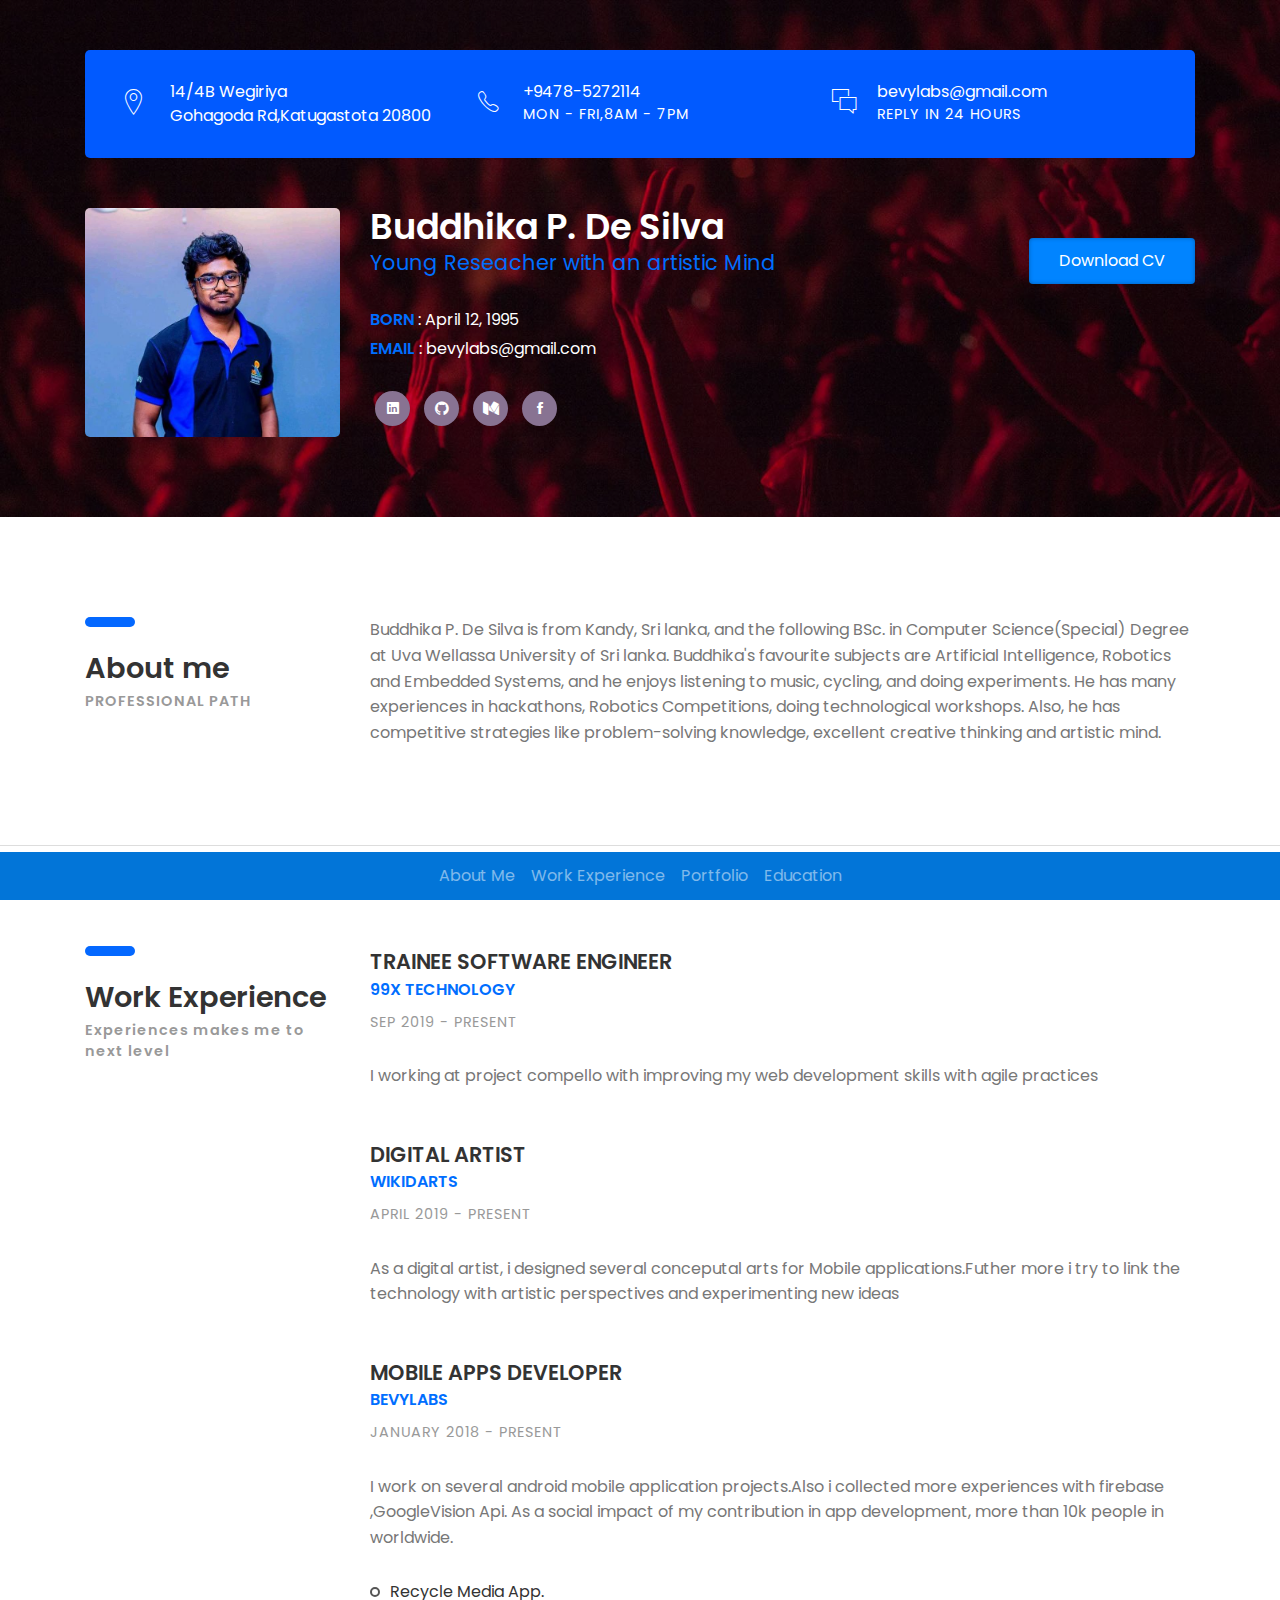
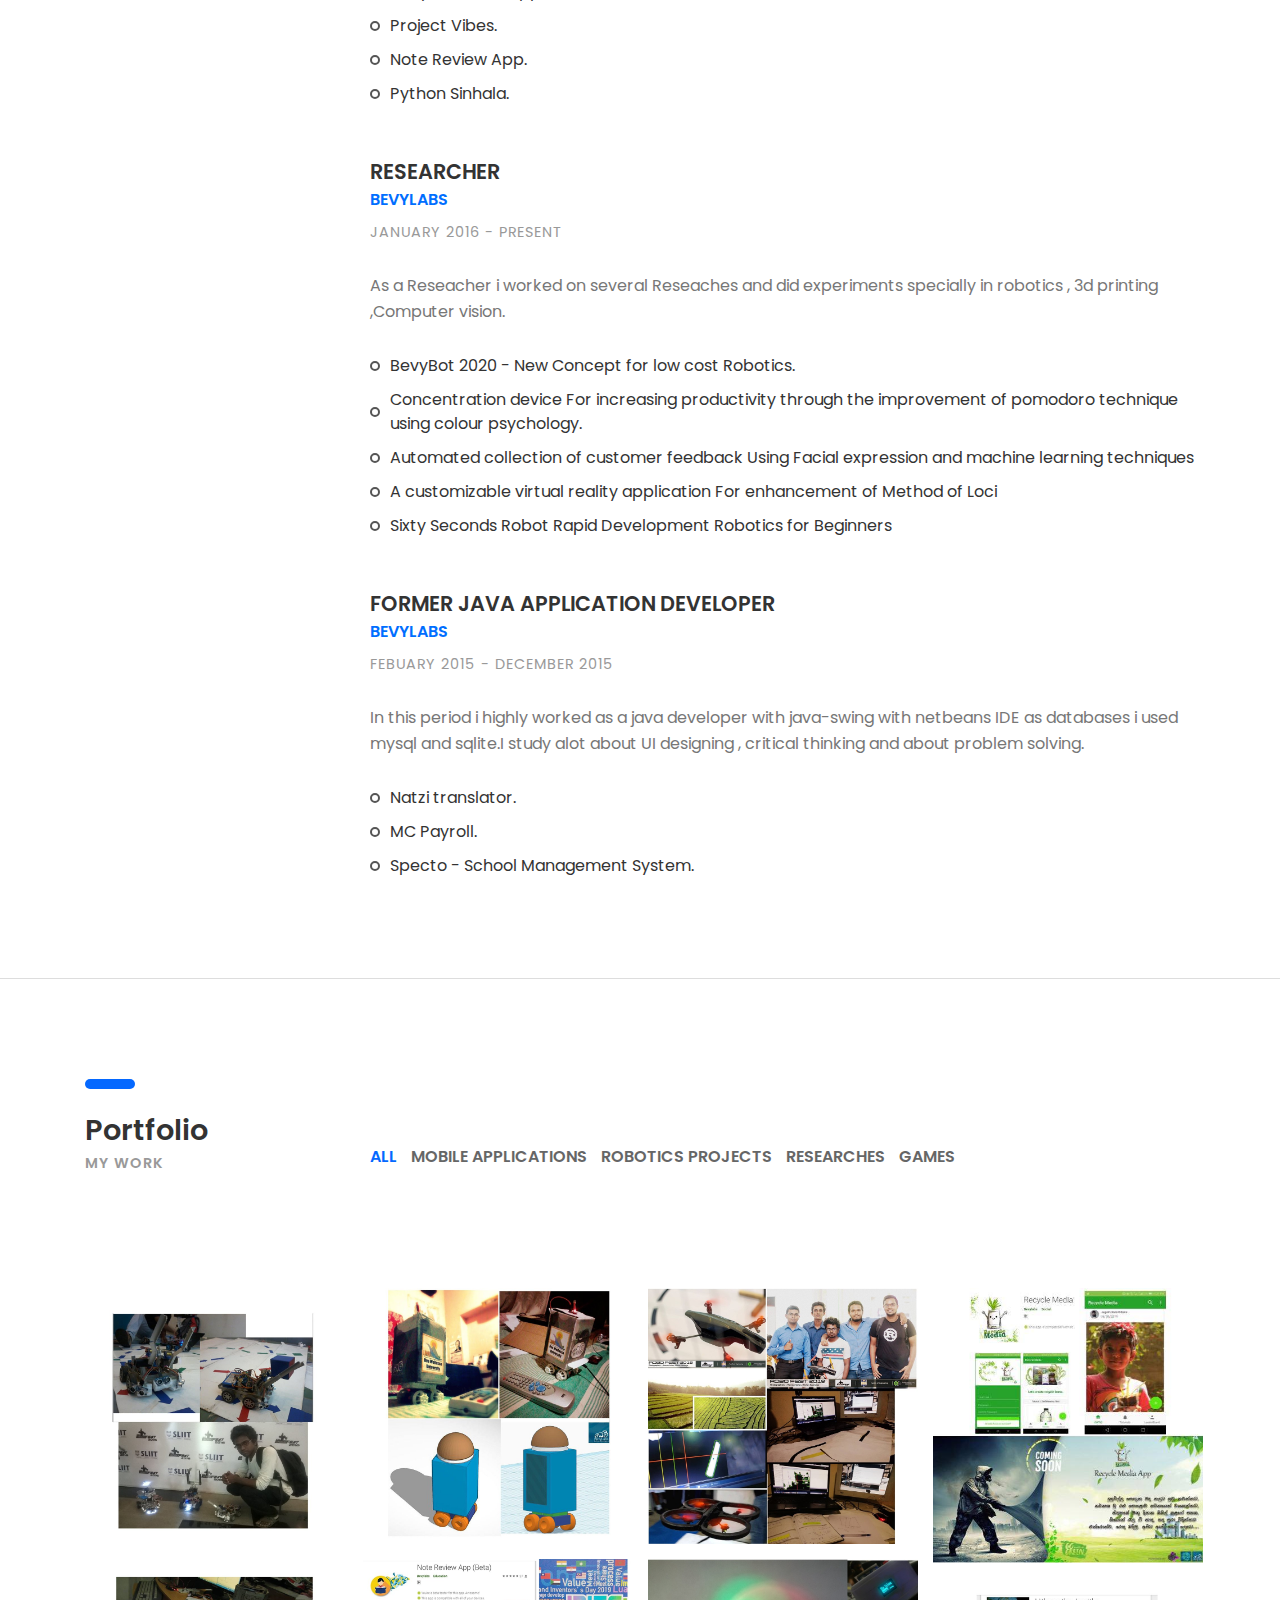
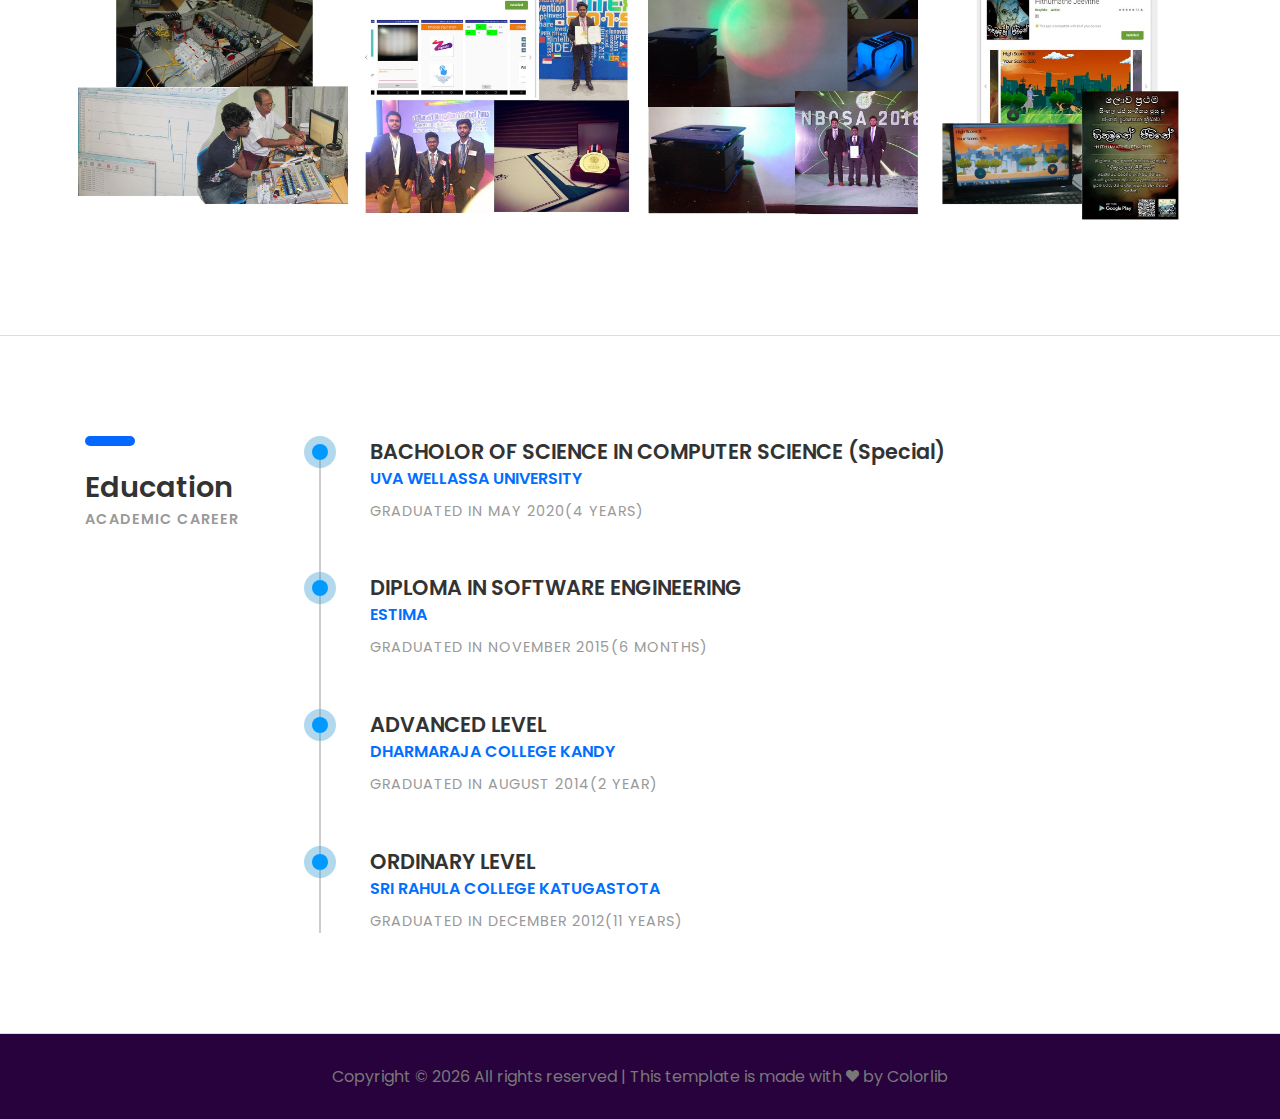
==== commit cff75a94: "fixed nav bar expand bug" ====
--- a/index.html
+++ b/index.html
@@ -1,36 +1,38 @@
 <!DOCTYPE HTML>
 <html lang="en">
+
 <head>
 	<title>CV - Portfolio</title>
 	<meta http-equiv="X-UA-Compatible" content="IE=edge">
-    <meta name="viewport" content="width=device-width, initial-scale=1">
+	<meta name="viewport" content="width=device-width, initial-scale=1">
 	<meta charset="UTF-8">
-	
-	
+
+
 	<!-- Font -->
-	
+
 	<link href="https://fonts.googleapis.com/css?family=Poppins:400,500,600,700%7CAllura" rel="stylesheet">
-	
+
 	<!-- Stylesheets -->
-	
+	<link rel="stylesheet" href="https://maxcdn.bootstrapcdn.com/bootstrap/4.3.1/css/bootstrap.min.css">
 	<link href="common-css/bootstrap.css" rel="stylesheet">
-	
+
 	<link href="common-css/ionicons.css" rel="stylesheet">
-	
+
 	<link href="common-css/fluidbox.min.css" rel="stylesheet">
-	
+
 	<link href="02-cv-boxed/css/styles.css" rel="stylesheet">
-	
+
 	<link href="02-cv-boxed/css/responsive.css" rel="stylesheet">
 
 	<link href="https://stackpath.bootstrapcdn.com/font-awesome/4.7.0/css/font-awesome.min.css" rel="stylesheet">
 
 </head>
+
 <body>
-	
+
 	<section class="intro-section">
 		<div class="container">
-		
+
 			<div class="heading-wrapper">
 				<div class="row">
 					<div class="col-sm-6 col-md-6 col-lg-4">
@@ -42,7 +44,7 @@
 							</div><!-- right-area -->
 						</div><!-- info -->
 					</div><!-- col-sm-4 -->
-					
+
 					<div class="col-sm-6 col-md-6 col-lg-4">
 						<div class="info">
 							<i class="icon ion-ios-telephone-outline"></i>
@@ -52,7 +54,7 @@
 							</div><!-- right-area -->
 						</div><!-- info -->
 					</div><!-- col-sm-4 -->
-					
+
 					<div class="col-sm-6 col-md-6 col-lg-4">
 						<div class="info">
 							<i class="icon ion-ios-chatboxes-outline"></i>
@@ -64,46 +66,77 @@
 					</div><!-- col-sm-4 -->
 				</div><!-- row -->
 			</div><!-- heading-wrapper -->
-			
-		
-		
+
+
+
 			<div class="intro">
 				<div class="row">
-				
+
 					<div class="col-sm-8 col-md-4 col-lg-3">
 						<div class="profile-img margin-b-30"><img src="images/profile-1-250x250.jpg" alt=""></div>
 					</div><!-- col-sm-8 -->
-					
-					<div class="col-sm-10 col-md-5 col-lg-6">		
-							<h2><b>Buddhika P. De Silva</b></h2>
-							<h4 class="font-yellow">Young Reseacher with an artistic Mind</h4>
-							<ul class="information margin-tb-30">
-								<li><b class="font-yellow">BORN</b> : April 12, 1995</li>
-								<li><b class="font-yellow">EMAIL</b> : bevylabs@gmail.com</li>
-							
-							</ul>
-							<ul class="social-icons">
-
-								<li><a href="https://www.linkedin.com/in/buddhikacv/"><i class="ion-social-linkedin"></i></a></li>
-								<li><a href="https://github.com/buddhikadesilva/"><i class="fa fa-github"></i></a></li>
-								<li><a href="https://medium.com/@buddi"><i class="fa fa-medium"></i></a></li>
-								<li><a href="https://www.facebook.com/asabuddika"><i class="ion-social-facebook"></i></a></li>
-							
-							
-							</ul>
+
+					<div class="col-sm-10 col-md-5 col-lg-6">
+						<h2><b>Buddhika P. De Silva</b></h2>
+						<h4 class="font-yellow">Young Reseacher with an artistic Mind</h4>
+						<ul class="information margin-tb-30">
+							<li><b class="font-yellow">BORN</b> : April 12, 1995</li>
+							<li><b class="font-yellow">EMAIL</b> : bevylabs@gmail.com</li>
+
+						</ul>
+						<ul class="social-icons">
+
+							<li><a href="https://www.linkedin.com/in/buddhikacv/"><i
+										class="ion-social-linkedin"></i></a></li>
+							<li><a href="https://github.com/buddhikadesilva/"><i class="fa fa-github"></i></a></li>
+							<li><a href="https://medium.com/@buddi"><i class="fa fa-medium"></i></a></li>
+							<li><a href="https://www.facebook.com/asabuddika"><i class="ion-social-facebook"></i></a>
+							</li>
+
+
+						</ul>
 					</div><!-- col-sm-8 -->
-					
+
 					<div class="col-sm-10 col-md-3 col-lg-3">
 						<a class="downlad-btn" href="/BuddhikaPDeSilva.pdf">Download CV</a>
 					</div><!-- col-lg-2 -->
-			
+
 				</div><!-- row -->
-			
+
 			</div><!-- intro -->
 		</div><!-- container -->
 	</section><!-- intro-section -->
-	
-	
+
+	<section>
+		
+
+		<nav class="navbar navbar-expand-sm bg-primary justify-content-center fixed-bottom navbar-dark">
+			
+			<button class="navbar-toggler" type="button" data-toggle="collapse" data-target="#navbarText" aria-controls="navbarText" aria-expanded="false" aria-label="Toggle navigation">
+			  <span class="navbar-toggler-icon"></span>
+			</button>
+			<div class="collapse navbar-collapse" id="navbarText">
+				<ul class="navbar-nav">
+					<li class="nav-item">
+						<a class="nav-link" href="#">About Me</a>
+					</li>
+					<li class="nav-item">
+						<a class="nav-link" href="#">Work Experience</a>
+					</li>
+					<li class="nav-item">
+						<a class="nav-link" href="#">Portfolio</a>
+					</li>
+					<li class="nav-item">
+						<a class="nav-link" href="#">Education</a>
+					</li>
+				</ul>
+			</div>
+		  </nav>
+	</section>
+
+
+
+
 	<section class="about-section section">
 		<div class="container">
 			<div class="row">
@@ -114,19 +147,19 @@
 					</div>
 				</div><!-- col-sm-3 -->
 				<div class="col-sm-12 col-md-9">
-					<p class="margin-b-50">Buddhika P. De Silva is from Kandy, Sri lanka, 
-						and the following BSc. in Computer Science(Special) Degree at Uva Wellassa University 
-						of Sri lanka. Buddhika's favourite subjects are Artificial Intelligence, Robotics and 
-						Embedded Systems, and he enjoys listening to music, cycling, and doing experiments. 
-						He has many experiences in hackathons, Robotics Competitions, doing technological 
-						workshops. Also, he has competitive strategies like problem-solving knowledge, 
+					<p class="margin-b-50">Buddhika P. De Silva is from Kandy, Sri lanka,
+						and the following BSc. in Computer Science(Special) Degree at Uva Wellassa University
+						of Sri lanka. Buddhika's favourite subjects are Artificial Intelligence, Robotics and
+						Embedded Systems, and he enjoys listening to music, cycling, and doing experiments.
+						He has many experiences in hackathons, Robotics Competitions, doing technological
+						workshops. Also, he has competitive strategies like problem-solving knowledge,
 						excellent creative thinking and artistic mind.</p>
-			
+
 				</div><!-- col-sm-9 -->
 			</div><!-- row -->
 		</div><!-- container -->
 	</section><!-- about-section -->
-	
+
 	<section class="experience-section section">
 		<div class="container">
 			<div class="row">
@@ -139,26 +172,31 @@
 
 				<div class="col-sm-12 col-md-9">
 					<div class="experience margin-b-50">
-								<h4><b>TRAINEE SOFTWARE ENGINEER</b></h4>
-								<h5 class="font-yellow"><b><a href="https://www.99xtechnology.com/">99X TECHNOLOGY</a> </b></h5>
-								<h6 class="font-lite-black margin-t-10">SEP 2019 - PRESENT</h6>
-								<p class="margin-tb-30">I working at project compello with improving my web development skills with agile practices</p>
-								
+						<h4><b>TRAINEE SOFTWARE ENGINEER</b></h4>
+						<h5 class="font-yellow"><b><a href="https://www.99xtechnology.com/">99X TECHNOLOGY</a> </b></h5>
+						<h6 class="font-lite-black margin-t-10">SEP 2019 - PRESENT</h6>
+						<p class="margin-tb-30">I working at project compello with improving my web development skills
+							with agile practices</p>
+
 					</div><!-- experience -->
 
 					<div class="experience margin-b-50">
-								<h4><b>DIGITAL ARTIST</b></h4>
-								<h5 class="font-yellow"><b><a href="https://www.facebook.com/wikidarts">WIKIDARTS</a> </b></h5>
-								<h6 class="font-lite-black margin-t-10">APRIL 2019 - PRESENT</h6>
-								<p class="margin-tb-30">As a digital artist, i designed several conceputal arts for Mobile applications.Futher more i try to link the technology with artistic perspectives and experimenting new ideas</p>
-								
+						<h4><b>DIGITAL ARTIST</b></h4>
+						<h5 class="font-yellow"><b><a href="https://www.facebook.com/wikidarts">WIKIDARTS</a> </b></h5>
+						<h6 class="font-lite-black margin-t-10">APRIL 2019 - PRESENT</h6>
+						<p class="margin-tb-30">As a digital artist, i designed several conceputal arts for Mobile
+							applications.Futher more i try to link the technology with artistic perspectives and
+							experimenting new ideas</p>
+
 					</div><!-- experience -->
 
 					<div class="experience margin-b-50">
 						<h4><b>MOBILE APPS DEVELOPER</b></h4>
 						<h5 class="font-yellow"><b><a href="https://www.facebook.com/bevylabs">BEVYLABS</a></b></h5>
 						<h6 class="font-lite-black margin-t-10">JANUARY 2018 - PRESENT</h6>
-						<p class="margin-tb-30">I work on several android mobile application projects.Also i collected more experiences with firebase ,GoogleVision Api. As a social impact of my contribution in app development, more than 10k people in worldwide.</p>
+						<p class="margin-tb-30">I work on several android mobile application projects.Also i collected
+							more experiences with firebase ,GoogleVision Api. As a social impact of my contribution in
+							app development, more than 10k people in worldwide.</p>
 						<ul class="list margin-b-30">
 							<li>Recycle Media App.</li>
 							<li>Project Vibes.</li>
@@ -166,31 +204,34 @@
 							<li>Python Sinhala.</li>
 						</ul>
 					</div><!-- experience -->
-				
-			
+
+
 					<div class="experience margin-b-50">
 						<h4><b>RESEARCHER</b></h4>
 						<h5 class="font-yellow"><b><a href="https://www.facebook.com/bevylabs">BEVYLABS</a></b></h5>
 						<h6 class="font-lite-black margin-t-10">JANUARY 2016 - PRESENT</h6>
-						<p class="margin-tb-30">As a Reseacher i worked on several Reseaches and did experiments specially in robotics , 3d printing ,Computer vision.</p>
+						<p class="margin-tb-30">As a Reseacher i worked on several Reseaches and did experiments
+							specially in robotics , 3d printing ,Computer vision.</p>
 						<ul class="list margin-b-30">
 							<li>BevyBot 2020 - New Concept for low cost Robotics.</li>
-							<li>Enhancement of pomodoro technique with color psycology.</li>
-							<li>Concentration device For increasing productivity through the improvement of pomodoro technique using colour psychology.</li>
-
-								<li>Automated collection of customer feedback Using Facial expression and machine learning techniques</li>
-								<li>A customizable virtual reality application
-									For enhancement of Method of Loci</li>
-									<li>Sixty Seconds Robot Rapid Development Robotics for Beginners</li>
+							<li>Concentration device For increasing productivity through the improvement of pomodoro
+								technique using colour psychology.</li>
+
+							<li>Automated collection of customer feedback Using Facial expression and machine learning
+								techniques</li>
+							<li>A customizable virtual reality application
+								For enhancement of Method of Loci</li>
+							<li>Sixty Seconds Robot Rapid Development Robotics for Beginners</li>
 						</ul>
 					</div><!-- experience -->
-					
+
 					<div class="experience margin-b-50">
 						<h4><b>FORMER JAVA APPLICATION DEVELOPER</b></h4>
 						<h5 class="font-yellow"><b><a href="https://www.facebook.com/bevylabs">BEVYLABS</a></b></h5>
 						<h6 class="font-lite-black margin-t-10">FEBUARY 2015 - DECEMBER 2015</h6>
-						<p class="margin-tb-30">In this period i highly worked as a java developer with 
-							java-swing with netbeans IDE as databases i used mysql and sqlite.I study alot about UI designing , 
+						<p class="margin-tb-30">In this period i highly worked as a java developer with
+							java-swing with netbeans IDE as databases i used mysql and sqlite.I study alot about UI
+							designing ,
 							critical thinking and about problem solving. </p>
 						<ul class="list">
 							<li>Natzi translator.</li>
@@ -198,12 +239,12 @@
 							<li>Specto - School Management System.</li>
 						</ul>
 					</div><!-- experience -->
-					
+
 				</div><!-- col-sm-9 -->
 			</div><!-- row -->
 		</div><!-- container -->
 	</section><!-- experience-section -->
-	
+
 	<section class="portfolio-section section">
 		<div class="container">
 			<div class="row">
@@ -213,7 +254,7 @@
 						<h6 class="font-lite-black"><b>MY WORK</b></h6>
 					</div>
 				</div><!-- col-sm-3 -->
-				
+
 				<div class="col-sm-12 col-md-9">
 					<div class="portfolioFilter clearfix margin-b-80">
 						<a href="#" data-filter="*" class="current"><b>ALL</b></a>
@@ -224,78 +265,78 @@
 					</div><!-- portfolioFilter -->
 				</div><!-- col-sm-8 -->
 			</div><!-- row -->
-			
+
 			<div class="portfolioContainer  margin-b-50">
-				
+
 				<div class="p-item mobile-apps">
 					<a href="images/projects/py.PNG" data-fluidbox>
 						<img src="images/projects/py.PNG" alt=""></a>
 				</div><!-- p-item -->
-				
+
 				<div class="p-item mobile-apps games">
 					<a href="images/projects/hithu.PNG" data-fluidbox>
 						<img src="images/projects/hithu.PNG" alt=""></a>
 				</div><!-- p-item -->
-				
+
 				<div class="p-item mobile-apps">
 					<a href="images/projects/crush.PNG" data-fluidbox>
 						<img src="images/projects/crush.PNG" alt=""></a>
 				</div><!-- p-item -->
-				
+
 				<div class="p-item mobile-apps">
 					<a class="img" href="images/projects/recyle.PNG" data-fluidbox>
 						<img src="images/projects/recyle.PNG" alt=""></a>
 				</div><!-- p-item -->
-				
+
 				<div class="p-item robotics Reseach">
 					<a href="images/projects/sliit.jpg" data-fluidbox>
 						<img src="images/projects/sliit.jpg" alt=""></a>
 				</div><!-- p-item -->
-				
+
 				<div class="p-item robotics">
 					<a href="images/projects/mini.jpg" data-fluidbox>
 						<img src="images/projects/mini.jpg" alt=""></a>
 				</div><!-- p-item -->
-				
+
 				<div class="p-item  robotics">
 					<a href="images/projects/drone.jpg" data-fluidbox>
 						<img src="images/projects/drone.jpg" alt=""></a>
 				</div><!-- p-item -->
 
 				<div class="p-item mobile-apps">
-						<a href="images/projects/recycle.jpg" data-fluidbox>
-							<img src="images/projects/recycle.jpg" alt=""></a>
-					</div><!-- p-item -->
-
-					<div class="p-item Reseach">
-						<a href="images/projects/gen.jpg" data-fluidbox>
-							<img src="images/projects/gen.jpg" alt=""></a>
-					</div><!-- p-item -->
-
-					<div class="p-item Reseach mobile-apps">
-						<a href="images/projects/NR.jpg" data-fluidbox>
-							<img src="images/projects/NR.jpg" alt=""></a>
-					</div><!-- p-item -->
-
-					<div class="p-item Reseach">
-						<a href="images/projects/abaya.jpg" data-fluidbox>
-							<img src="images/projects/abaya.jpg" alt=""></a>
-					</div><!-- p-item -->
-
-					
-					<div class="p-item games">
-						<a href="images/projects/hithu.jpg" data-fluidbox>
-							<img src="images/projects/hithu.jpg" alt=""></a>
-					</div><!-- p-item -->
-					
-					
-				
-			
+					<a href="images/projects/recycle.jpg" data-fluidbox>
+						<img src="images/projects/recycle.jpg" alt=""></a>
+				</div><!-- p-item -->
+
+				<div class="p-item Reseach">
+					<a href="images/projects/gen.jpg" data-fluidbox>
+						<img src="images/projects/gen.jpg" alt=""></a>
+				</div><!-- p-item -->
+
+				<div class="p-item Reseach mobile-apps">
+					<a href="images/projects/NR.jpg" data-fluidbox>
+						<img src="images/projects/NR.jpg" alt=""></a>
+				</div><!-- p-item -->
+
+				<div class="p-item Reseach">
+					<a href="images/projects/abaya.jpg" data-fluidbox>
+						<img src="images/projects/abaya.jpg" alt=""></a>
+				</div><!-- p-item -->
+
+
+				<div class="p-item games">
+					<a href="images/projects/hithu.jpg" data-fluidbox>
+						<img src="images/projects/hithu.jpg" alt=""></a>
+				</div><!-- p-item -->
+
+
+
+
 			</div><!-- portfolioContainer -->
 		</div><!-- container -->
 	</section><!-- portfolio-section -->
-	
-	
+
+
 	<section class="education-section section">
 		<div class="container">
 			<div class="row">
@@ -305,9 +346,9 @@
 						<h6 class="font-lite-black"><b>ACADEMIC CAREER</b></h6>
 					</div>
 				</div><!-- col-sm-3 -->
-				
+
 				<div class="col-sm-12 col-md-9">
-				
+
 					<div class="education-wrapper">
 						<div class="education margin-b-50">
 							<h4><b>BACHOLOR OF SCIENCE IN COMPUTER SCIENCE (Special)</b></h4>
@@ -316,21 +357,21 @@
 							<p class="margin-tb-30"> </p>
 						</div><!-- education -->
 
-						
+
 						<div class="education margin-b-50">
-								<h4><b>DIPLOMA IN SOFTWARE ENGINEERING</b></h4>
-								<h5 class="font-yellow"><b>ESTIMA</b></h5>
-								<h6 class="font-lite-black margin-t-10">GRADUATED IN NOVEMBER 2015(6 MONTHS)</h6>
-								<p class="margin-tb-30"> </p>
-							</div><!-- education -->
-						
+							<h4><b>DIPLOMA IN SOFTWARE ENGINEERING</b></h4>
+							<h5 class="font-yellow"><b>ESTIMA</b></h5>
+							<h6 class="font-lite-black margin-t-10">GRADUATED IN NOVEMBER 2015(6 MONTHS)</h6>
+							<p class="margin-tb-30"> </p>
+						</div><!-- education -->
+
 						<div class="education margin-b-50">
 							<h4><b>ADVANCED LEVEL</b></h4>
 							<h5 class="font-yellow"><b>DHARMARAJA COLLEGE KANDY</b></h5>
 							<h6 class="font-lite-black margin-t-10">GRADUATED IN AUGUST 2014(2 YEAR)</h6>
 							<p class="margin-tb-30"> </p>
 						</div><!-- education -->
-						
+
 						<div class="education margin-b-50">
 							<h4><b>ORDINARY LEVEL</b></h4>
 							<h5 class="font-yellow"><b>SRI RAHULA COLLEGE KATUGASTOTA</b></h5>
@@ -341,35 +382,38 @@
 				</div><!-- col-sm-9 -->
 			</div><!-- row -->
 		</div><!-- container -->
-		
+
 	</section><!-- education-section -->
-	
+
 	<footer>
 		<p class="copyright">
 			<!-- Link back to Colorlib can't be removed. Template is licensed under CC BY 3.0. -->
-Copyright &copy;<script>document.write(new Date().getFullYear());</script> All rights reserved | This template is made with <i class="ion-heart" aria-hidden="true"></i> by <a href="https://colorlib.com" target="_blank">Colorlib</a>
-<!-- Link back to Colorlib can't be removed. Template is licensed under CC BY 3.0. -->
+			Copyright &copy;
+			<script>document.write(new Date().getFullYear());</script> All rights reserved | This template is made with
+			<i class="ion-heart" aria-hidden="true"></i> by <a href="https://colorlib.com" target="_blank">Colorlib</a>
+			<!-- Link back to Colorlib can't be removed. Template is licensed under CC BY 3.0. -->
 		</p>
 	</footer>
-	
-	
+
+
 	<!-- SCIPTS -->
-	
+
 	<script src="common-js/jquery-3.2.1.min.js"></script>
-	
+
 	<script src="common-js/tether.min.js"></script>
-	
+
 	<script src="common-js/bootstrap.js"></script>
-	
+
 	<script src="common-js/isotope.pkgd.min.js"></script>
-	
+
 	<script src="common-js/jquery.waypoints.min.js"></script>
-	
+
 	<script src="common-js/progressbar.min.js"></script>
-	
+
 	<script src="common-js/jquery.fluidbox.min.js"></script>
-	
+
 	<script src="common-js/scripts.js"></script>
-	
+
 </body>
+
 </html>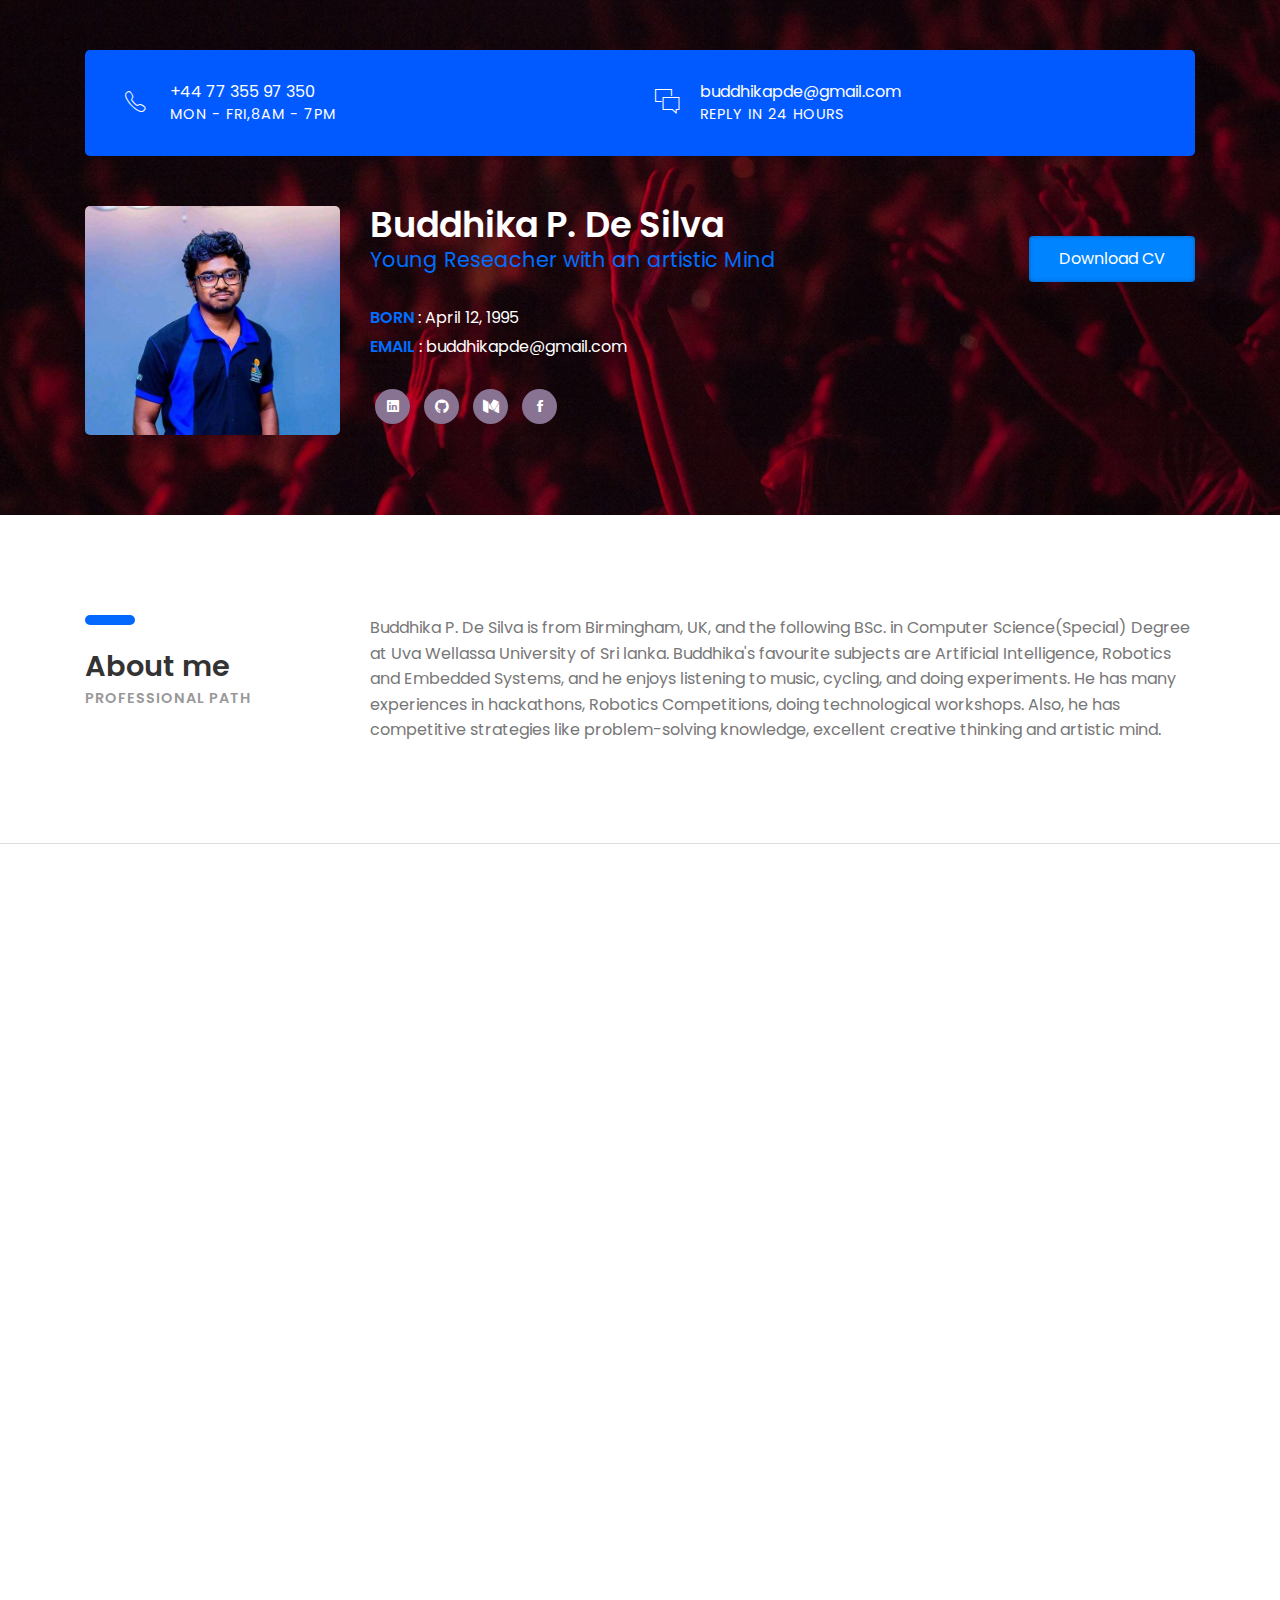
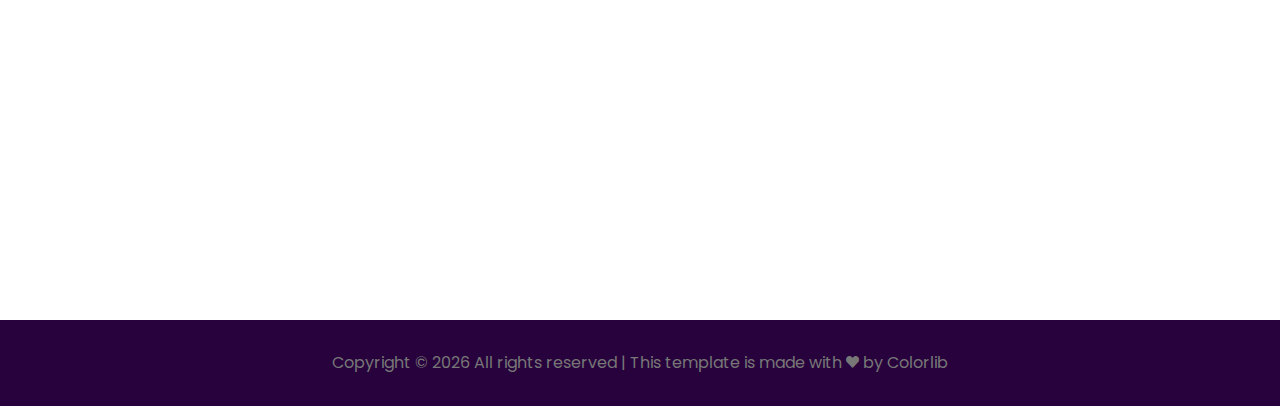
==== commit f7a43987: "Width to 100%" ====
--- a/index.html
+++ b/index.html
@@ -26,6 +26,11 @@
 
 	<link href="https://stackpath.bootstrapcdn.com/font-awesome/4.7.0/css/font-awesome.min.css" rel="stylesheet">
 
+	<style>
+		html {
+		  scroll-behavior: smooth;
+		}
+		</style>
 </head>
 
 <body>
@@ -35,31 +40,23 @@
 
 			<div class="heading-wrapper">
 				<div class="row">
-					<div class="col-sm-6 col-md-6 col-lg-4">
-						<div class="info">
-							<i class="icon ion-ios-location-outline"></i>
-							<div class="right-area">
-								<h5>14/4B Wegiriya</h5>
-								<h5>Gohagoda Rd,Katugastota 20800</h5>
-							</div><!-- right-area -->
-						</div><!-- info -->
-					</div><!-- col-sm-4 -->
+				
 
-					<div class="col-sm-6 col-md-6 col-lg-4">
+					<div class="col-sm-6 col-md-6 col-lg-6">
 						<div class="info">
 							<i class="icon ion-ios-telephone-outline"></i>
 							<div class="right-area">
-								<h5>+9478-5272114</h5>
+								<h5>+44 77 355 97 350</h5>
 								<h6>MON - FRI,8AM - 7PM</h6>
 							</div><!-- right-area -->
 						</div><!-- info -->
 					</div><!-- col-sm-4 -->
 
-					<div class="col-sm-6 col-md-6 col-lg-4">
+					<div class="col-sm-6 col-md-6 col-lg-6">
 						<div class="info">
 							<i class="icon ion-ios-chatboxes-outline"></i>
 							<div class="right-area">
-								<h5>bevylabs@gmail.com</h5>
+								<h5>buddhikapde@gmail.com</h5>
 								<h6>REPLY IN 24 HOURS</h6>
 							</div><!-- right-area -->
 						</div><!-- info -->
@@ -81,7 +78,7 @@
 						<h4 class="font-yellow">Young Reseacher with an artistic Mind</h4>
 						<ul class="information margin-tb-30">
 							<li><b class="font-yellow">BORN</b> : April 12, 1995</li>
-							<li><b class="font-yellow">EMAIL</b> : bevylabs@gmail.com</li>
+							<li><b class="font-yellow">EMAIL</b> : buddhikapde@gmail.com</li>
 
 						</ul>
 						<ul class="social-icons">
@@ -107,7 +104,7 @@
 		</div><!-- container -->
 	</section><!-- intro-section -->
 
-	<section>
+	<!-- <section>
 		
 
 		<nav class="navbar navbar-expand-sm bg-primary justify-content-center fixed-bottom navbar-dark">
@@ -118,26 +115,26 @@
 			<div class="collapse navbar-collapse" id="navbarText">
 				<ul class="navbar-nav">
 					<li class="nav-item">
-						<a class="nav-link" href="#">About Me</a>
+						<a class="nav-link" href="#about">About Me</a>
 					</li>
 					<li class="nav-item">
-						<a class="nav-link" href="#">Work Experience</a>
+						<a class="nav-link" href="#experience">Work Experience</a>
 					</li>
 					<li class="nav-item">
-						<a class="nav-link" href="#">Portfolio</a>
+						<a class="nav-link" href="#portfolio">Portfolio</a>
 					</li>
 					<li class="nav-item">
-						<a class="nav-link" href="#">Education</a>
+						<a class="nav-link" href="#education">Education</a>
 					</li>
 				</ul>
 			</div>
 		  </nav>
-	</section>
+	</section> -->
 
 
 
 
-	<section class="about-section section">
+	<section class="about-section section" id="about">
 		<div class="container">
 			<div class="row">
 				<div class="col-sm-12 col-md-3">
@@ -147,7 +144,7 @@
 					</div>
 				</div><!-- col-sm-3 -->
 				<div class="col-sm-12 col-md-9">
-					<p class="margin-b-50">Buddhika P. De Silva is from Kandy, Sri lanka,
+					<p class="margin-b-50">Buddhika P. De Silva is from Birmingham, UK,
 						and the following BSc. in Computer Science(Special) Degree at Uva Wellassa University
 						of Sri lanka. Buddhika's favourite subjects are Artificial Intelligence, Robotics and
 						Embedded Systems, and he enjoys listening to music, cycling, and doing experiments.
@@ -160,230 +157,7 @@
 		</div><!-- container -->
 	</section><!-- about-section -->
 
-	<section class="experience-section section">
-		<div class="container">
-			<div class="row">
-				<div class="col-sm-12 col-md-3">
-					<div class="heading">
-						<h3><b>Work Experience</b></h3>
-						<h6 class="font-lite-black"><b>Experiences makes me to next level</b></h6>
-					</div>
-				</div><!-- col-sm-3 -->
-
-				<div class="col-sm-12 col-md-9">
-					<div class="experience margin-b-50">
-						<h4><b>TRAINEE SOFTWARE ENGINEER</b></h4>
-						<h5 class="font-yellow"><b><a href="https://www.99xtechnology.com/">99X TECHNOLOGY</a> </b></h5>
-						<h6 class="font-lite-black margin-t-10">SEP 2019 - PRESENT</h6>
-						<p class="margin-tb-30">I working at project compello with improving my web development skills
-							with agile practices</p>
-
-					</div><!-- experience -->
-
-					<div class="experience margin-b-50">
-						<h4><b>DIGITAL ARTIST</b></h4>
-						<h5 class="font-yellow"><b><a href="https://www.facebook.com/wikidarts">WIKIDARTS</a> </b></h5>
-						<h6 class="font-lite-black margin-t-10">APRIL 2019 - PRESENT</h6>
-						<p class="margin-tb-30">As a digital artist, i designed several conceputal arts for Mobile
-							applications.Futher more i try to link the technology with artistic perspectives and
-							experimenting new ideas</p>
-
-					</div><!-- experience -->
-
-					<div class="experience margin-b-50">
-						<h4><b>MOBILE APPS DEVELOPER</b></h4>
-						<h5 class="font-yellow"><b><a href="https://www.facebook.com/bevylabs">BEVYLABS</a></b></h5>
-						<h6 class="font-lite-black margin-t-10">JANUARY 2018 - PRESENT</h6>
-						<p class="margin-tb-30">I work on several android mobile application projects.Also i collected
-							more experiences with firebase ,GoogleVision Api. As a social impact of my contribution in
-							app development, more than 10k people in worldwide.</p>
-						<ul class="list margin-b-30">
-							<li>Recycle Media App.</li>
-							<li>Project Vibes.</li>
-							<li>Note Review App.</li>
-							<li>Python Sinhala.</li>
-						</ul>
-					</div><!-- experience -->
-
-
-					<div class="experience margin-b-50">
-						<h4><b>RESEARCHER</b></h4>
-						<h5 class="font-yellow"><b><a href="https://www.facebook.com/bevylabs">BEVYLABS</a></b></h5>
-						<h6 class="font-lite-black margin-t-10">JANUARY 2016 - PRESENT</h6>
-						<p class="margin-tb-30">As a Reseacher i worked on several Reseaches and did experiments
-							specially in robotics , 3d printing ,Computer vision.</p>
-						<ul class="list margin-b-30">
-							<li>BevyBot 2020 - New Concept for low cost Robotics.</li>
-							<li>Concentration device For increasing productivity through the improvement of pomodoro
-								technique using colour psychology.</li>
-
-							<li>Automated collection of customer feedback Using Facial expression and machine learning
-								techniques</li>
-							<li>A customizable virtual reality application
-								For enhancement of Method of Loci</li>
-							<li>Sixty Seconds Robot Rapid Development Robotics for Beginners</li>
-						</ul>
-					</div><!-- experience -->
-
-					<div class="experience margin-b-50">
-						<h4><b>FORMER JAVA APPLICATION DEVELOPER</b></h4>
-						<h5 class="font-yellow"><b><a href="https://www.facebook.com/bevylabs">BEVYLABS</a></b></h5>
-						<h6 class="font-lite-black margin-t-10">FEBUARY 2015 - DECEMBER 2015</h6>
-						<p class="margin-tb-30">In this period i highly worked as a java developer with
-							java-swing with netbeans IDE as databases i used mysql and sqlite.I study alot about UI
-							designing ,
-							critical thinking and about problem solving. </p>
-						<ul class="list">
-							<li>Natzi translator.</li>
-							<li>MC Payroll.</li>
-							<li>Specto - School Management System.</li>
-						</ul>
-					</div><!-- experience -->
-
-				</div><!-- col-sm-9 -->
-			</div><!-- row -->
-		</div><!-- container -->
-	</section><!-- experience-section -->
-
-	<section class="portfolio-section section">
-		<div class="container">
-			<div class="row">
-				<div class="col-sm-12 col-md-3">
-					<div class="heading">
-						<h3><b>Portfolio</b></h3>
-						<h6 class="font-lite-black"><b>MY WORK</b></h6>
-					</div>
-				</div><!-- col-sm-3 -->
-
-				<div class="col-sm-12 col-md-9">
-					<div class="portfolioFilter clearfix margin-b-80">
-						<a href="#" data-filter="*" class="current"><b>ALL</b></a>
-						<a href="#" data-filter=".mobile-apps"><b>MOBILE APPLICATIONS</b></a>
-						<a href="#" data-filter=".robotics"><b>ROBOTICS PROJECTS</b></a>
-						<a href="#" data-filter=".Reseach"><b>RESEARCHES</b></a>
-						<a href="#" data-filter=".games"><b>GAMES</b></a>
-					</div><!-- portfolioFilter -->
-				</div><!-- col-sm-8 -->
-			</div><!-- row -->
-
-			<div class="portfolioContainer  margin-b-50">
-
-				<div class="p-item mobile-apps">
-					<a href="images/projects/py.PNG" data-fluidbox>
-						<img src="images/projects/py.PNG" alt=""></a>
-				</div><!-- p-item -->
-
-				<div class="p-item mobile-apps games">
-					<a href="images/projects/hithu.PNG" data-fluidbox>
-						<img src="images/projects/hithu.PNG" alt=""></a>
-				</div><!-- p-item -->
-
-				<div class="p-item mobile-apps">
-					<a href="images/projects/crush.PNG" data-fluidbox>
-						<img src="images/projects/crush.PNG" alt=""></a>
-				</div><!-- p-item -->
-
-				<div class="p-item mobile-apps">
-					<a class="img" href="images/projects/recyle.PNG" data-fluidbox>
-						<img src="images/projects/recyle.PNG" alt=""></a>
-				</div><!-- p-item -->
-
-				<div class="p-item robotics Reseach">
-					<a href="images/projects/sliit.jpg" data-fluidbox>
-						<img src="images/projects/sliit.jpg" alt=""></a>
-				</div><!-- p-item -->
-
-				<div class="p-item robotics">
-					<a href="images/projects/mini.jpg" data-fluidbox>
-						<img src="images/projects/mini.jpg" alt=""></a>
-				</div><!-- p-item -->
-
-				<div class="p-item  robotics">
-					<a href="images/projects/drone.jpg" data-fluidbox>
-						<img src="images/projects/drone.jpg" alt=""></a>
-				</div><!-- p-item -->
-
-				<div class="p-item mobile-apps">
-					<a href="images/projects/recycle.jpg" data-fluidbox>
-						<img src="images/projects/recycle.jpg" alt=""></a>
-				</div><!-- p-item -->
-
-				<div class="p-item Reseach">
-					<a href="images/projects/gen.jpg" data-fluidbox>
-						<img src="images/projects/gen.jpg" alt=""></a>
-				</div><!-- p-item -->
-
-				<div class="p-item Reseach mobile-apps">
-					<a href="images/projects/NR.jpg" data-fluidbox>
-						<img src="images/projects/NR.jpg" alt=""></a>
-				</div><!-- p-item -->
-
-				<div class="p-item Reseach">
-					<a href="images/projects/abaya.jpg" data-fluidbox>
-						<img src="images/projects/abaya.jpg" alt=""></a>
-				</div><!-- p-item -->
-
-
-				<div class="p-item games">
-					<a href="images/projects/hithu.jpg" data-fluidbox>
-						<img src="images/projects/hithu.jpg" alt=""></a>
-				</div><!-- p-item -->
-
-
-
-
-			</div><!-- portfolioContainer -->
-		</div><!-- container -->
-	</section><!-- portfolio-section -->
-
-
-	<section class="education-section section">
-		<div class="container">
-			<div class="row">
-				<div class="col-sm-12 col-md-3">
-					<div class="heading">
-						<h3><b>Education</b></h3>
-						<h6 class="font-lite-black"><b>ACADEMIC CAREER</b></h6>
-					</div>
-				</div><!-- col-sm-3 -->
-
-				<div class="col-sm-12 col-md-9">
-
-					<div class="education-wrapper">
-						<div class="education margin-b-50">
-							<h4><b>BACHOLOR OF SCIENCE IN COMPUTER SCIENCE (Special)</b></h4>
-							<h5 class="font-yellow"><b>UVA WELLASSA UNIVERSITY</b></h5>
-							<h6 class="font-lite-black margin-t-10">GRADUATED IN MAY 2020(4 YEARS)</h6>
-							<p class="margin-tb-30"> </p>
-						</div><!-- education -->
-
-
-						<div class="education margin-b-50">
-							<h4><b>DIPLOMA IN SOFTWARE ENGINEERING</b></h4>
-							<h5 class="font-yellow"><b>ESTIMA</b></h5>
-							<h6 class="font-lite-black margin-t-10">GRADUATED IN NOVEMBER 2015(6 MONTHS)</h6>
-							<p class="margin-tb-30"> </p>
-						</div><!-- education -->
-
-						<div class="education margin-b-50">
-							<h4><b>ADVANCED LEVEL</b></h4>
-							<h5 class="font-yellow"><b>DHARMARAJA COLLEGE KANDY</b></h5>
-							<h6 class="font-lite-black margin-t-10">GRADUATED IN AUGUST 2014(2 YEAR)</h6>
-							<p class="margin-tb-30"> </p>
-						</div><!-- education -->
-
-						<div class="education margin-b-50">
-							<h4><b>ORDINARY LEVEL</b></h4>
-							<h5 class="font-yellow"><b>SRI RAHULA COLLEGE KATUGASTOTA</b></h5>
-							<h6 class="font-lite-black margin-t-10">GRADUATED IN DECEMBER 2012(11 YEARS)</h6>
-							<p class="margin-tb-30"> </p>
-						</div><!-- education -->
-					</div><!-- education-wrapper -->
-				</div><!-- col-sm-9 -->
-			</div><!-- row -->
-		</div><!-- container -->
-
-	</section><!-- education-section -->
+	<iframe src="https://docs.google.com/presentation/d/e/2PACX-1vSm0h_lvLdNCbmkf5rT5DTXesSEAv_LzK7wad1jzk8JqP7PS9g0lpVid6BFhIqFUg/embed?start=false&loop=false&delayms=3000" frameborder="0" width="100%" height="1069" allowfullscreen="true" mozallowfullscreen="true" webkitallowfullscreen="true"></iframe>
 
 	<footer>
 		<p class="copyright">
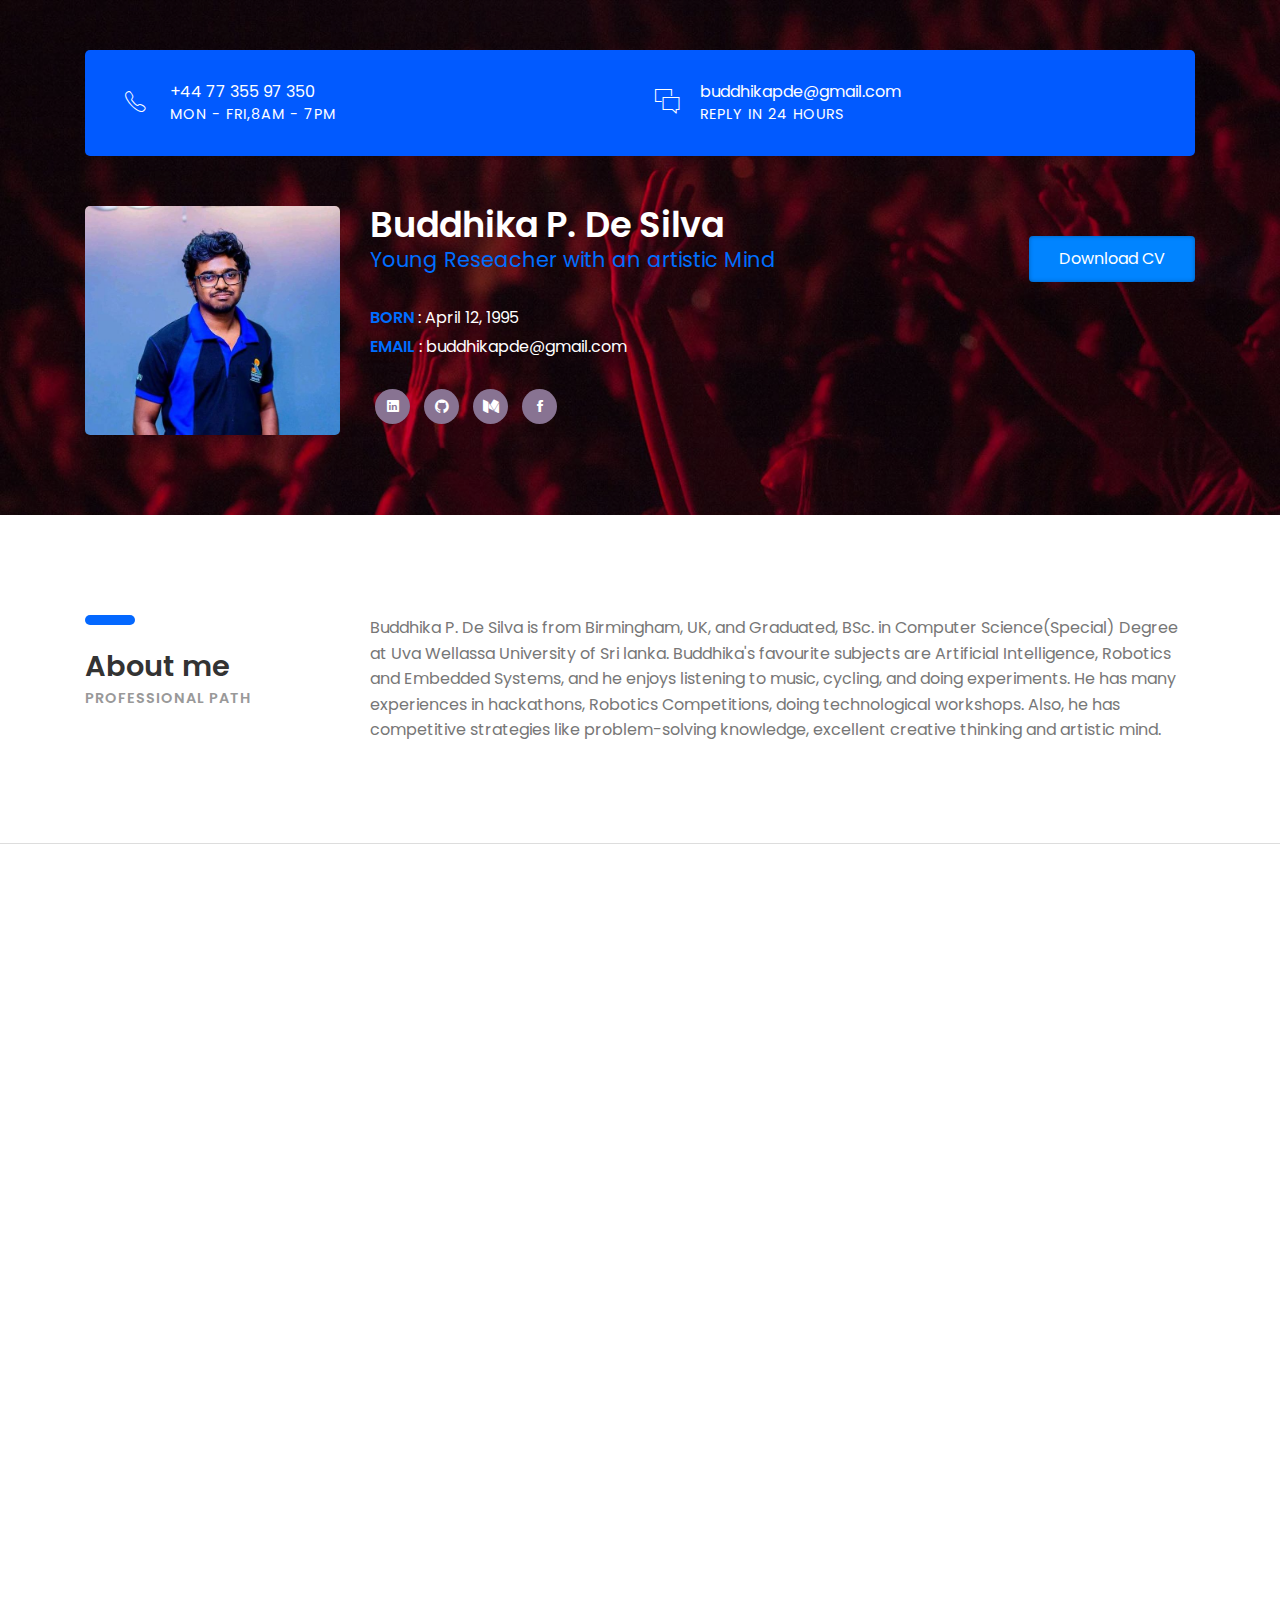
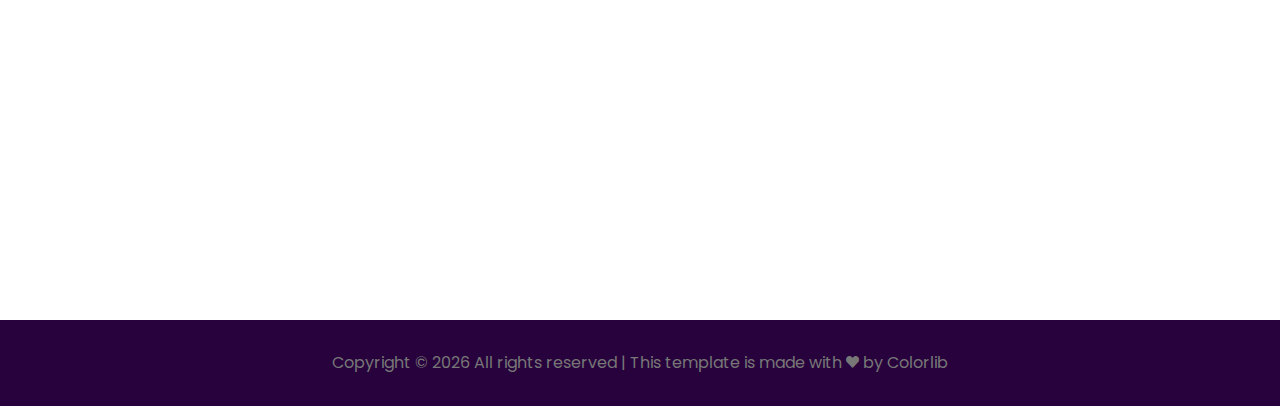
==== commit 08c5a1bb: "edit info" ====
--- a/index.html
+++ b/index.html
@@ -145,7 +145,7 @@
 				</div><!-- col-sm-3 -->
 				<div class="col-sm-12 col-md-9">
 					<p class="margin-b-50">Buddhika P. De Silva is from Birmingham, UK,
-						and the following BSc. in Computer Science(Special) Degree at Uva Wellassa University
+						and Graduated, BSc. in Computer Science(Special) Degree at Uva Wellassa University
 						of Sri lanka. Buddhika's favourite subjects are Artificial Intelligence, Robotics and
 						Embedded Systems, and he enjoys listening to music, cycling, and doing experiments.
 						He has many experiences in hackathons, Robotics Competitions, doing technological
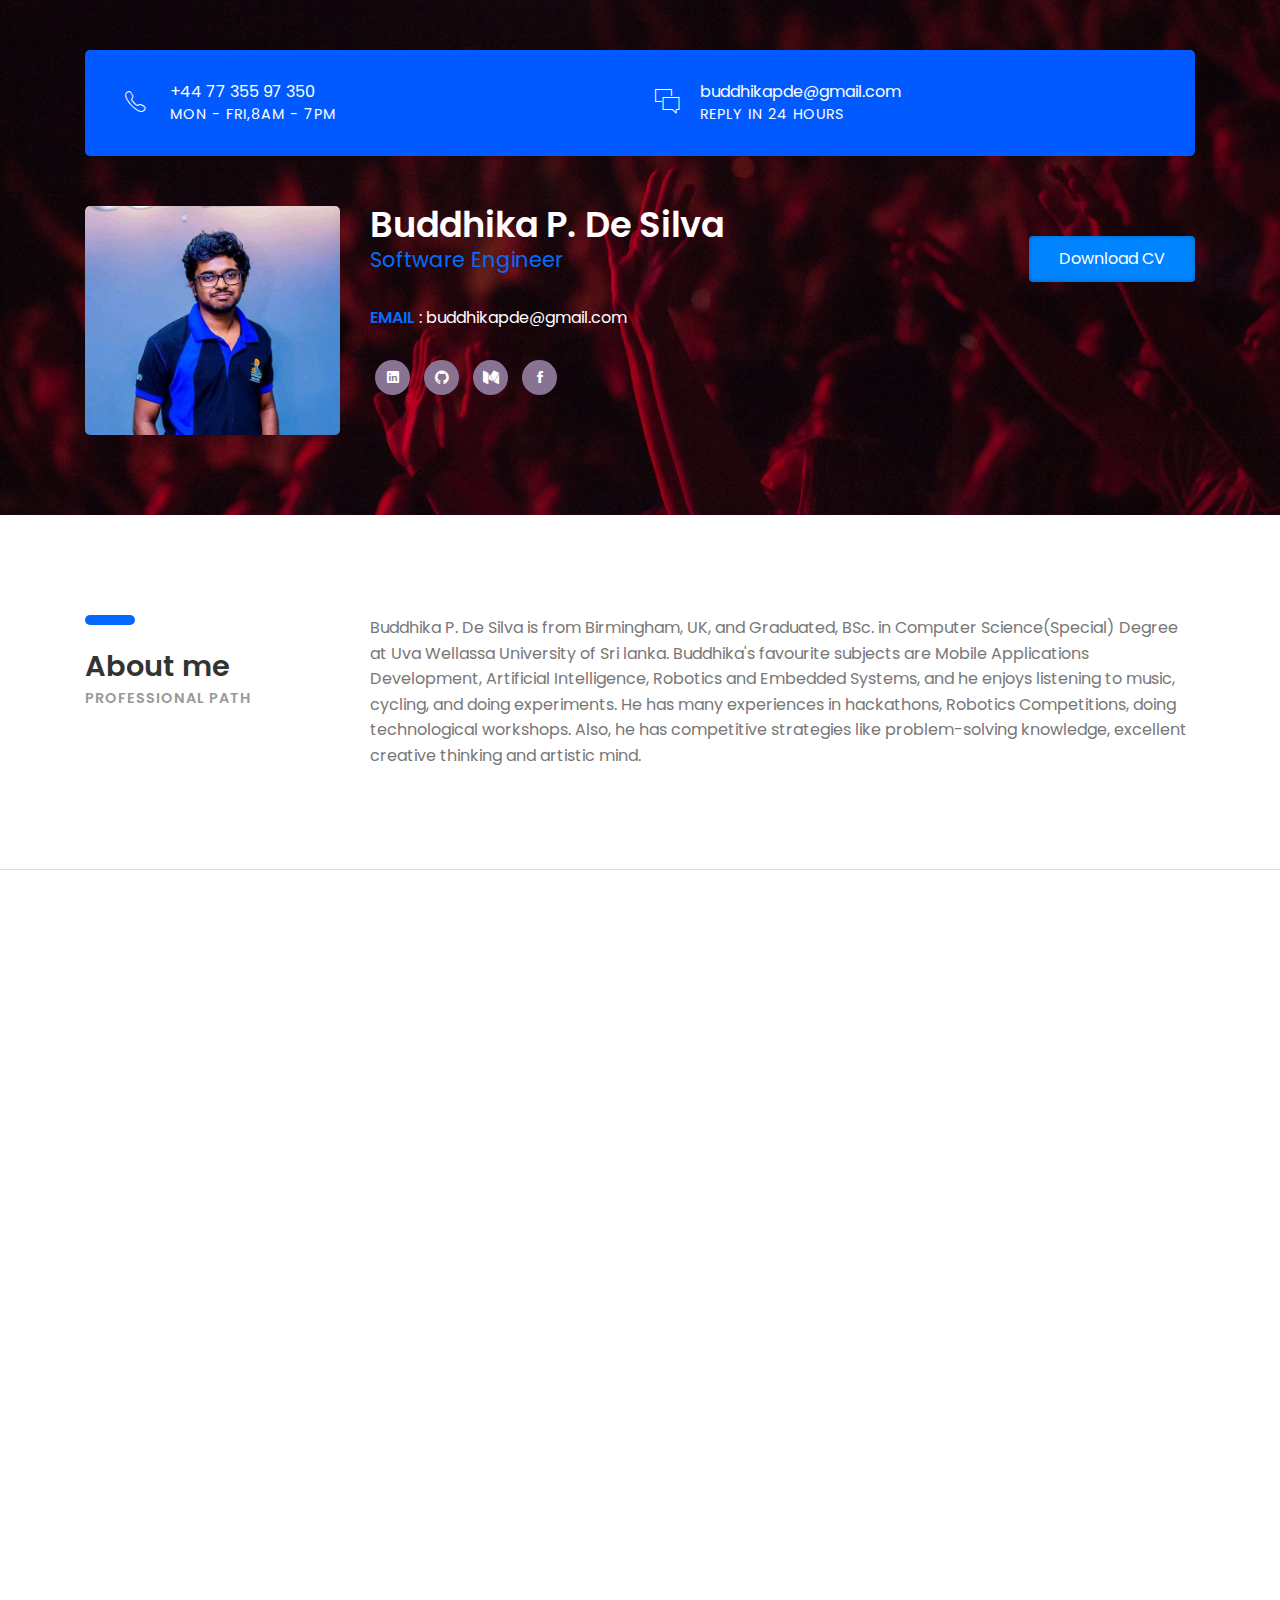
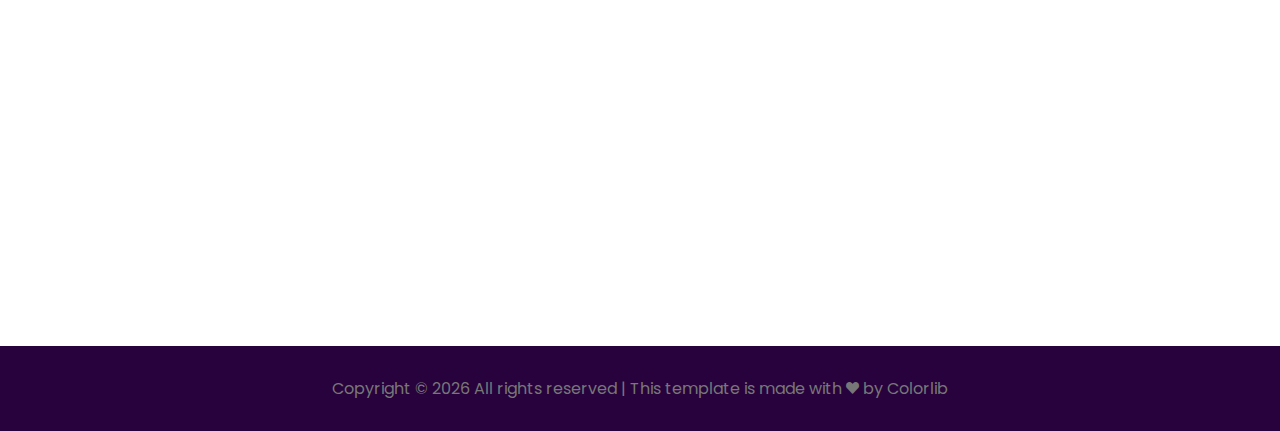
==== commit 9d16e009: "Update index.html" ====
--- a/index.html
+++ b/index.html
@@ -75,9 +75,9 @@
 
 					<div class="col-sm-10 col-md-5 col-lg-6">
 						<h2><b>Buddhika P. De Silva</b></h2>
-						<h4 class="font-yellow">Young Reseacher with an artistic Mind</h4>
+						<h4 class="font-yellow">Software Engineer</h4>
 						<ul class="information margin-tb-30">
-							<li><b class="font-yellow">BORN</b> : April 12, 1995</li>
+<!-- 							<li><b class="font-yellow">BORN</b> : April 12, 1995</li> -->
 							<li><b class="font-yellow">EMAIL</b> : buddhikapde@gmail.com</li>
 
 						</ul>
@@ -146,7 +146,7 @@
 				<div class="col-sm-12 col-md-9">
 					<p class="margin-b-50">Buddhika P. De Silva is from Birmingham, UK,
 						and Graduated, BSc. in Computer Science(Special) Degree at Uva Wellassa University
-						of Sri lanka. Buddhika's favourite subjects are Artificial Intelligence, Robotics and
+						of Sri lanka. Buddhika's favourite subjects are Mobile Applications Development, Artificial Intelligence, Robotics and
 						Embedded Systems, and he enjoys listening to music, cycling, and doing experiments.
 						He has many experiences in hackathons, Robotics Competitions, doing technological
 						workshops. Also, he has competitive strategies like problem-solving knowledge,
@@ -190,4 +190,4 @@
 
 </body>
 
-</html>+</html>
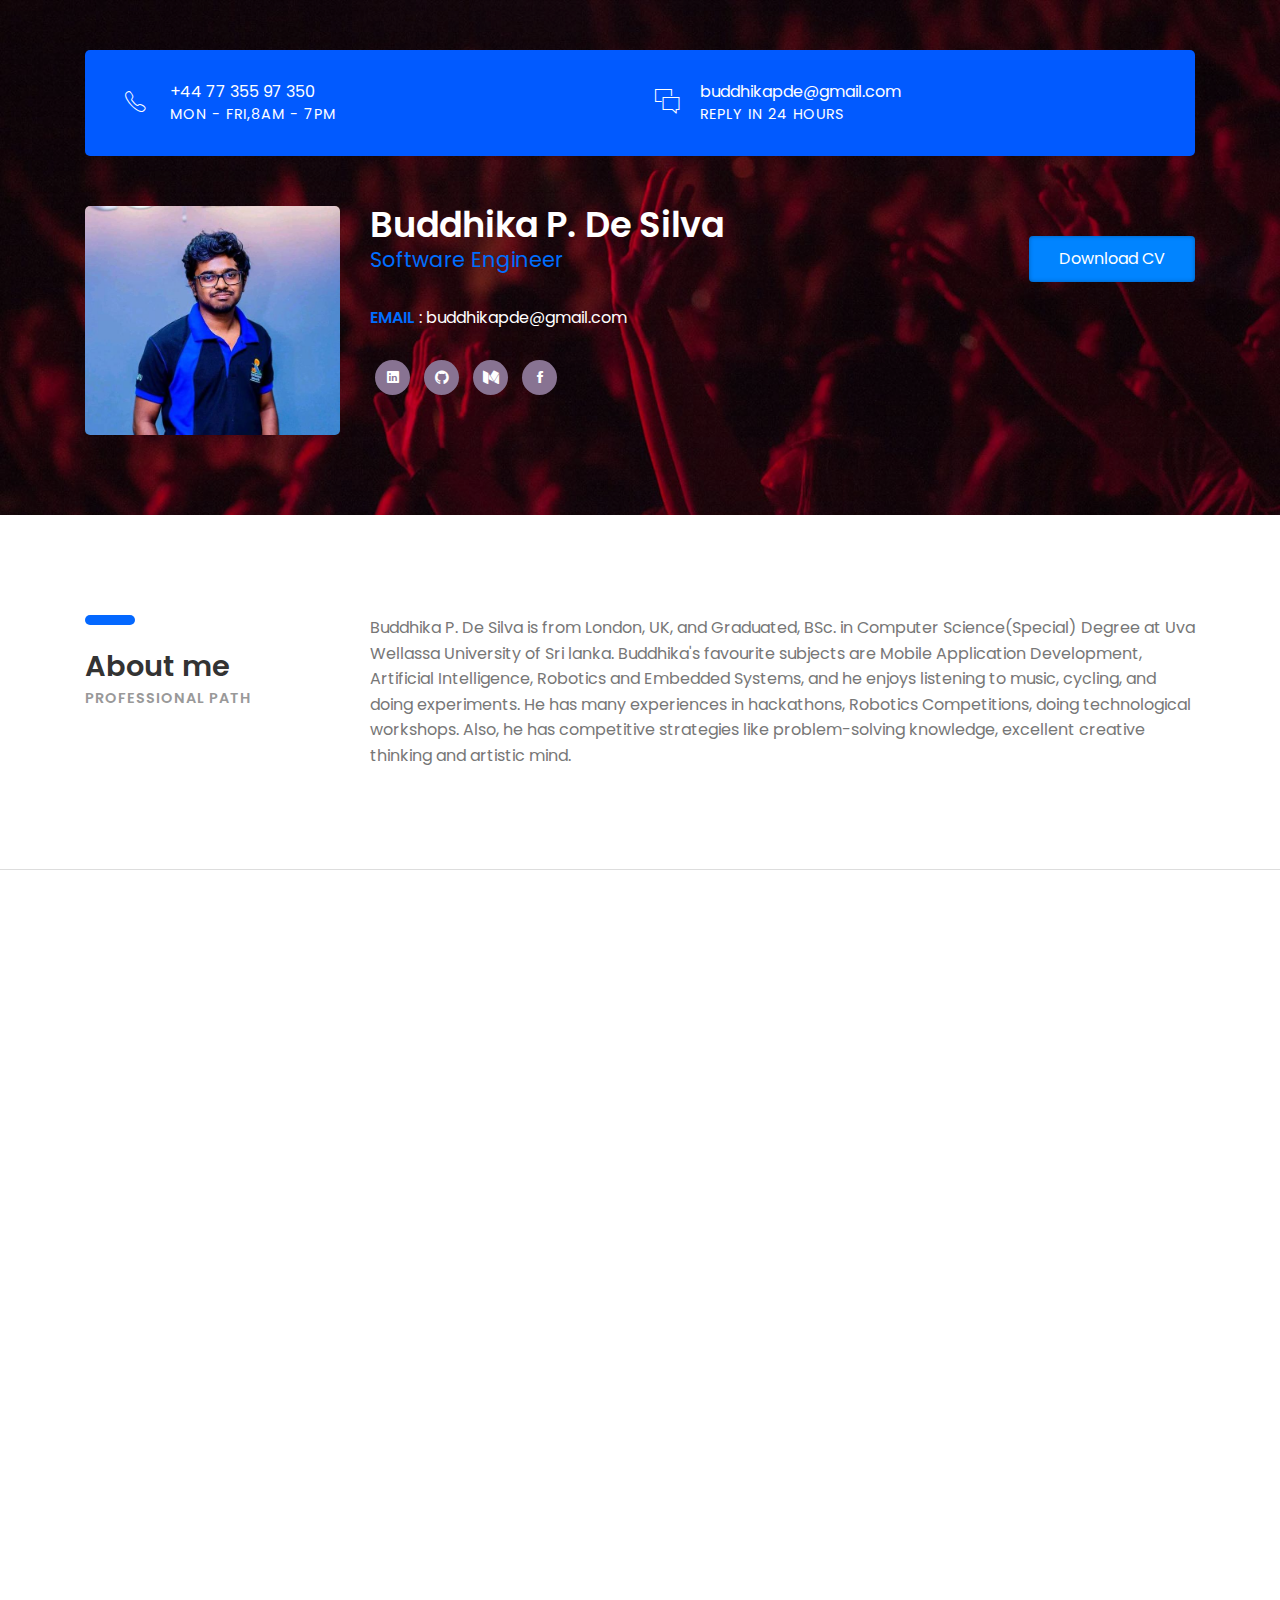
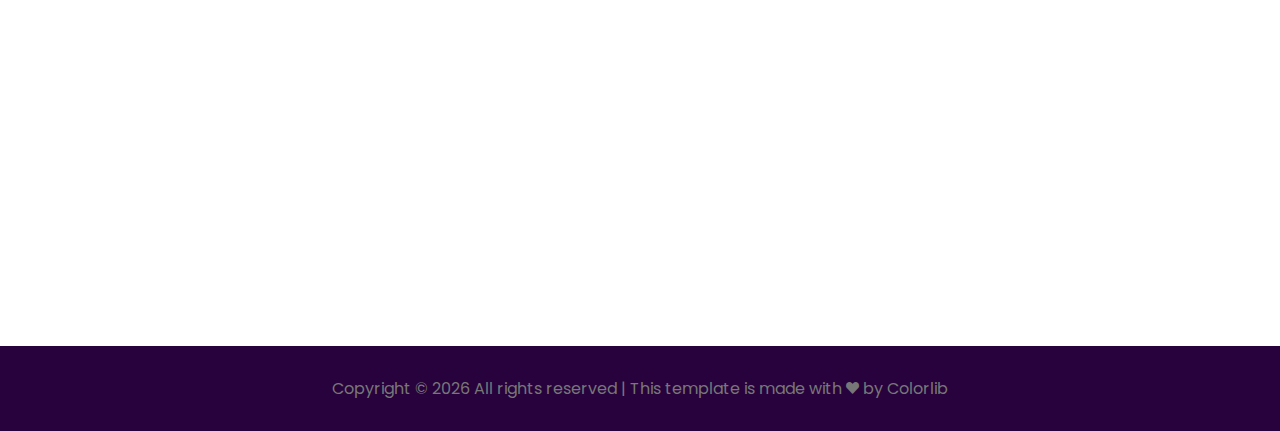
==== commit c5e39464: "Updated home page" ====
--- a/index.html
+++ b/index.html
@@ -95,7 +95,7 @@
 					</div><!-- col-sm-8 -->
 
 					<div class="col-sm-10 col-md-3 col-lg-3">
-						<a class="downlad-btn" href="/BuddhikaPDeSilva.pdf">Download CV</a>
+						<a class="downlad-btn" href="/Buddhika_De_Silva.pdf">Download CV</a>
 					</div><!-- col-lg-2 -->
 
 				</div><!-- row -->
@@ -144,9 +144,9 @@
 					</div>
 				</div><!-- col-sm-3 -->
 				<div class="col-sm-12 col-md-9">
-					<p class="margin-b-50">Buddhika P. De Silva is from Birmingham, UK,
+					<p class="margin-b-50">Buddhika P. De Silva is from London, UK,
 						and Graduated, BSc. in Computer Science(Special) Degree at Uva Wellassa University
-						of Sri lanka. Buddhika's favourite subjects are Mobile Applications Development, Artificial Intelligence, Robotics and
+						of Sri lanka. Buddhika's favourite subjects are Mobile Application Development, Artificial Intelligence, Robotics and
 						Embedded Systems, and he enjoys listening to music, cycling, and doing experiments.
 						He has many experiences in hackathons, Robotics Competitions, doing technological
 						workshops. Also, he has competitive strategies like problem-solving knowledge,
